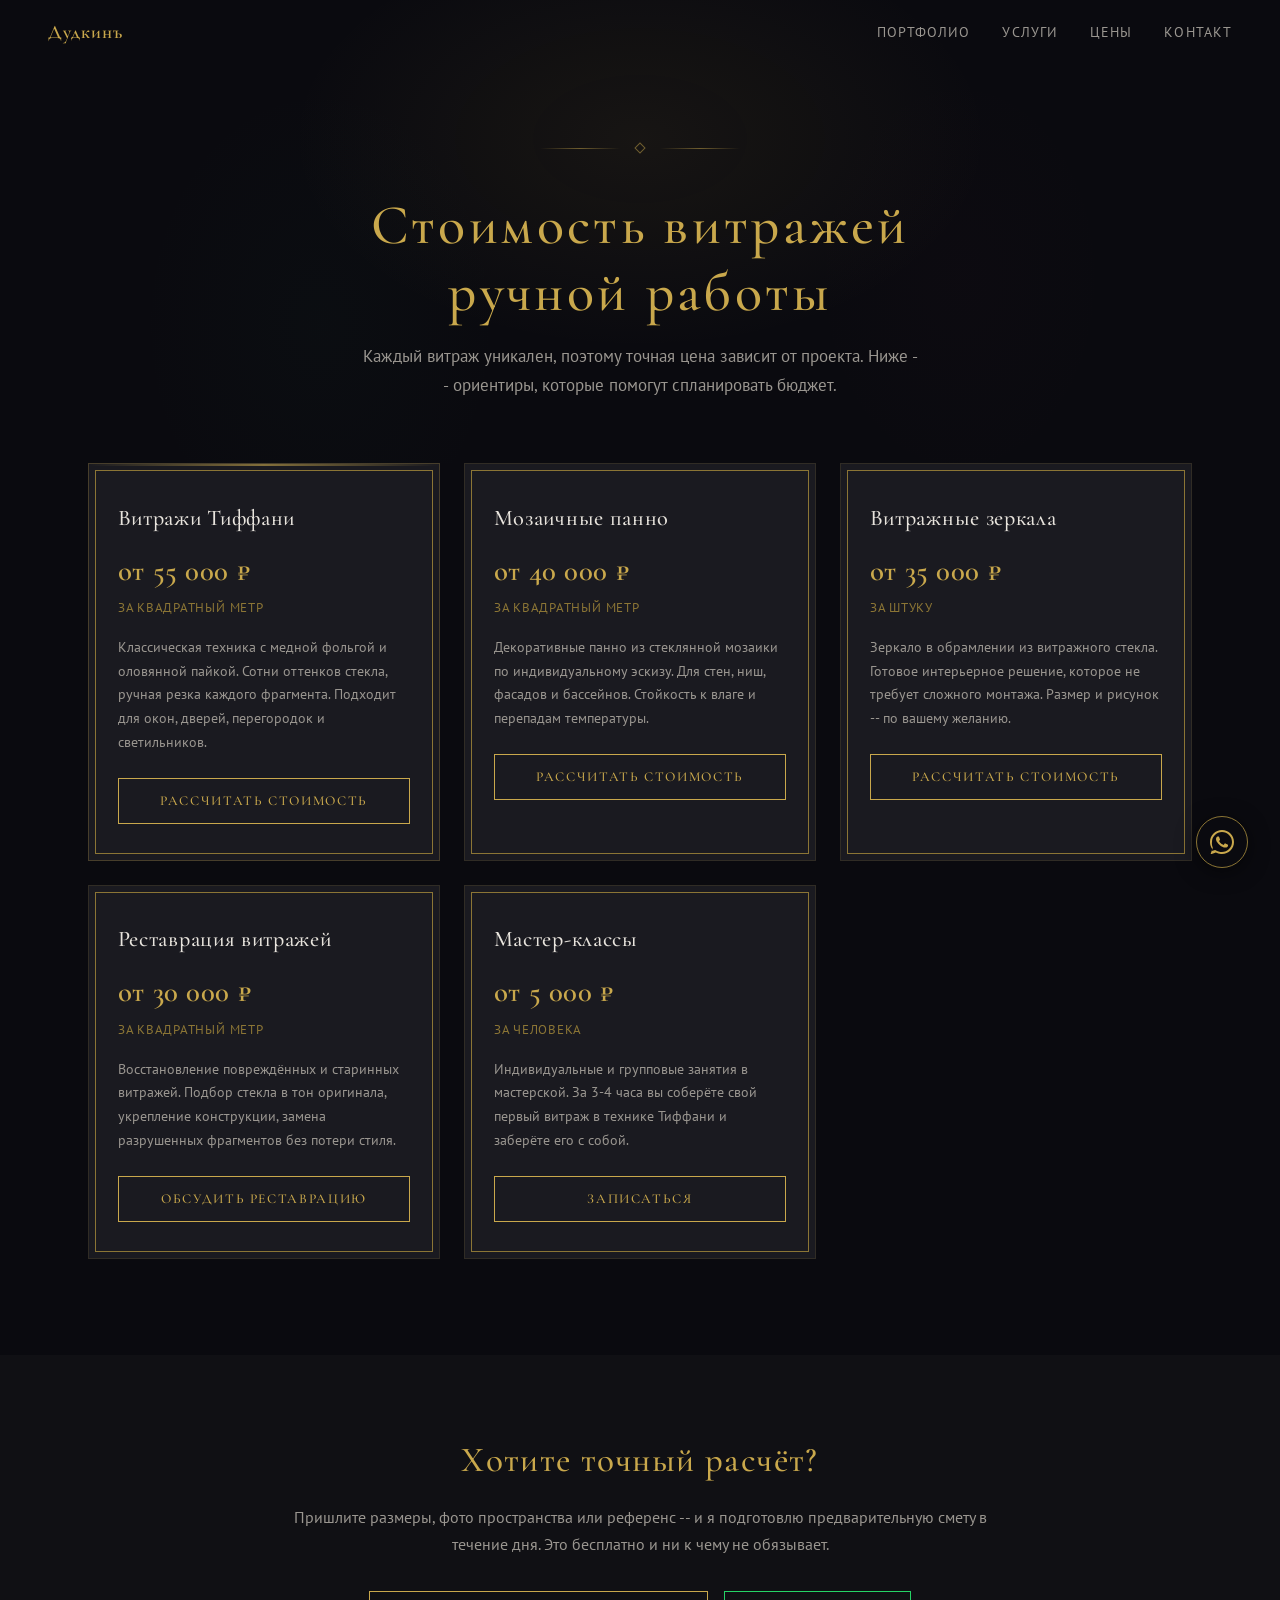
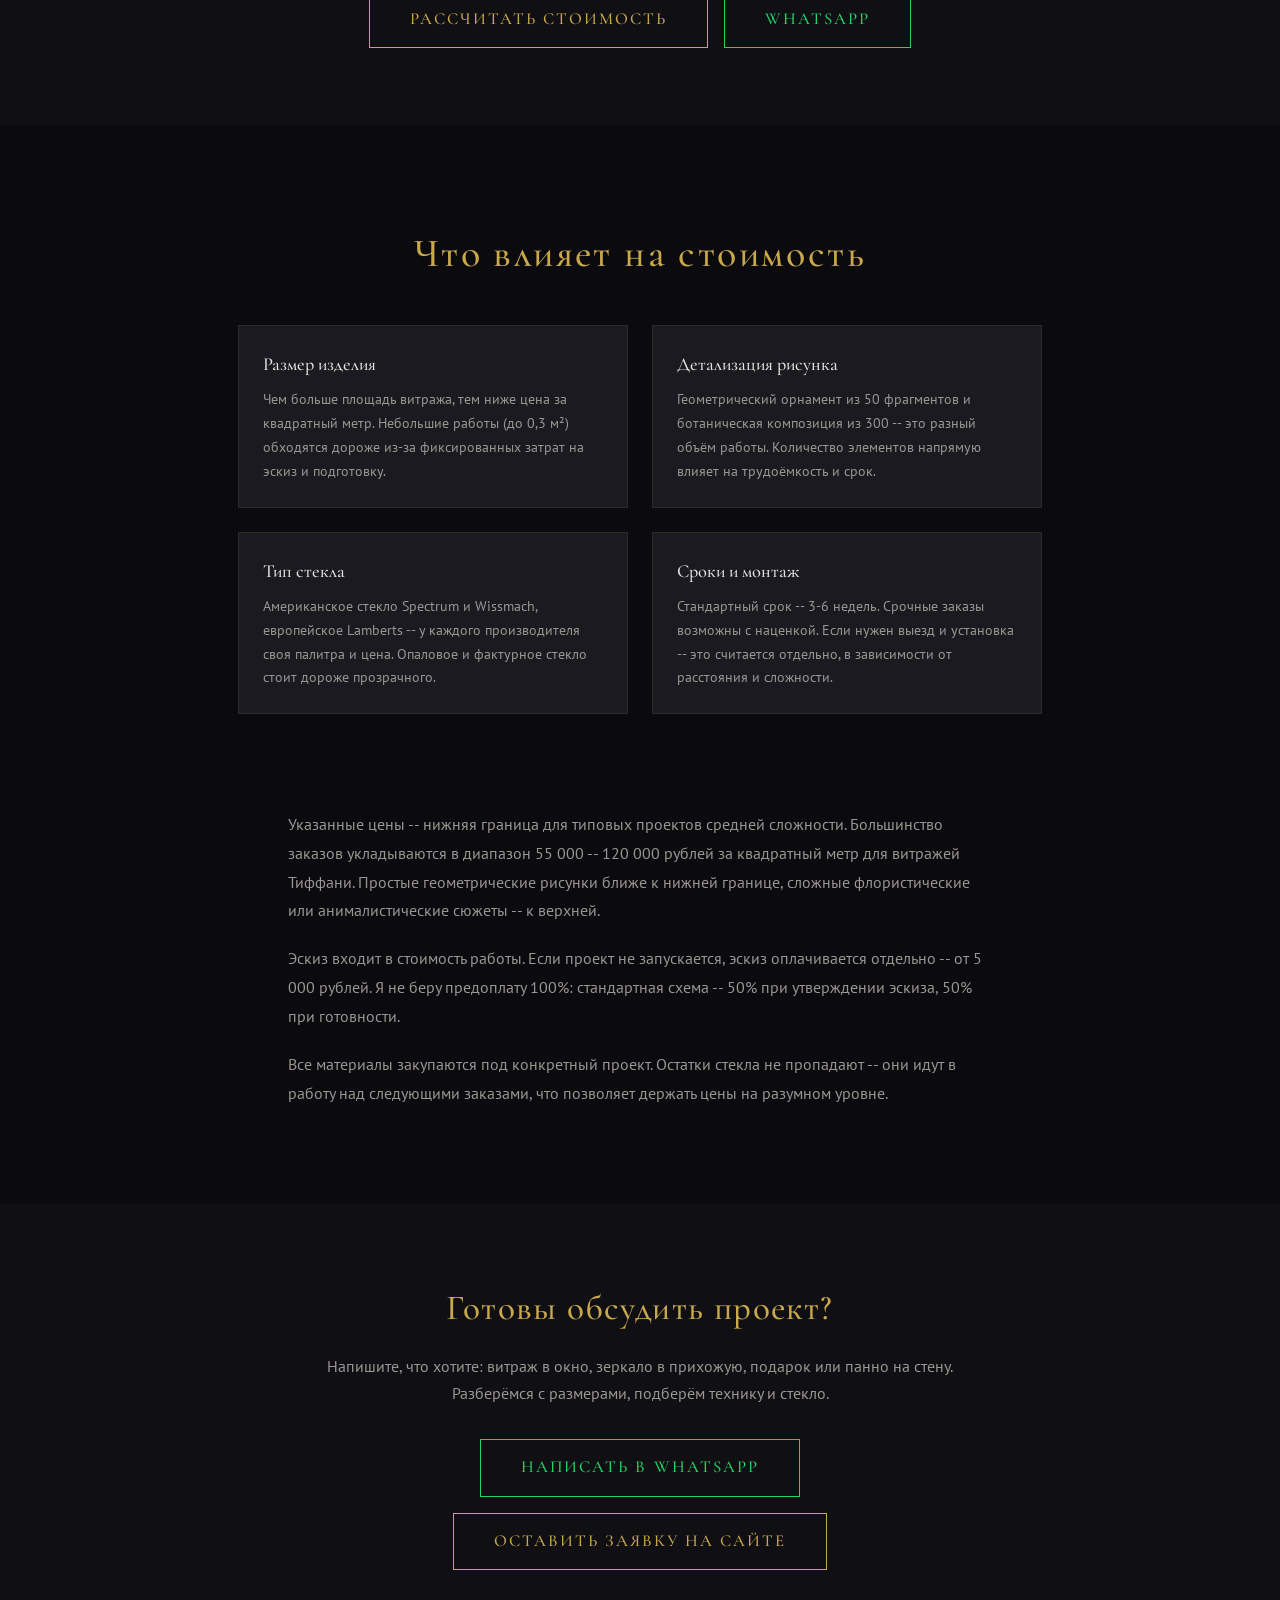
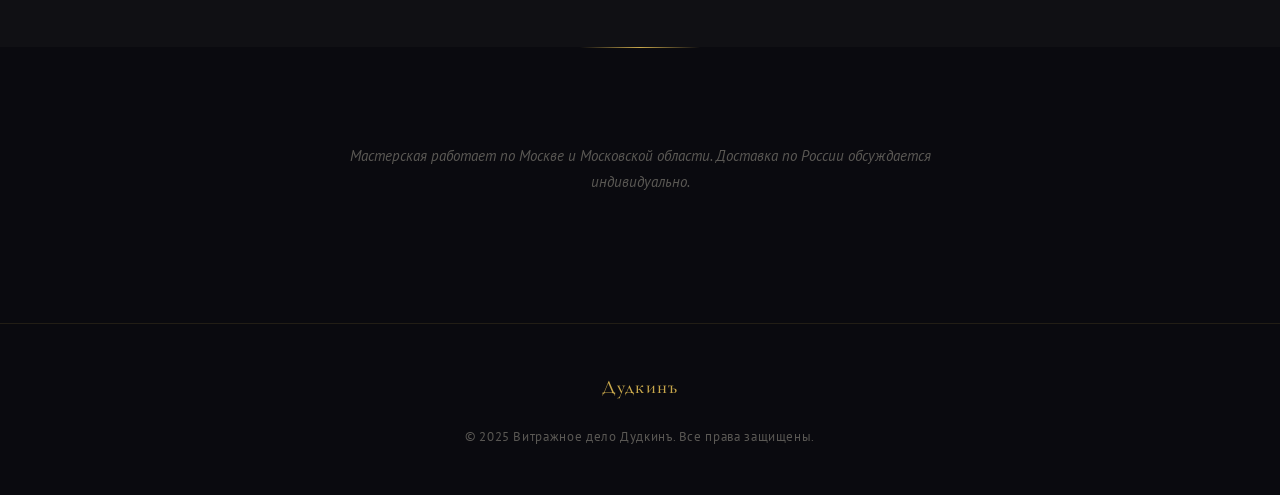
==== ceny/index.html @ 041bc4cd "SEO Phase 2: 6 subpages + external CSS + updated sitemap Pages created (SEO-only, not in main nav, a" ====
<!DOCTYPE html>
<html lang="ru">
<head>
    <meta charset="UTF-8">
    <meta name="viewport" content="width=device-width, initial-scale=1.0">
    <meta name="description" content="Цены на витражи ручной работы: Тиффани от 55 000 руб/м², мозаичные панно от 40 000 руб/м², витражные зеркала от 35 000 руб. Мастерская Дудкинъ — Москва и МО.">
    <meta name="keywords" content="витражи цена, стоимость витражей, витражи Тиффани цена, сколько стоит витраж, витражное зеркало цена, мозаичное панно стоимость">
    <meta property="og:title" content="Цены на витражи — стоимость от 35 000 руб | Дудкинъ">
    <meta property="og:description" content="Прозрачное ценообразование на авторские витражи. Тиффани, мозаика, зеркала, реставрация. Рассчитайте стоимость вашего проекта.">
    <meta property="og:type" content="website">
    <meta property="og:locale" content="ru_RU">
    <meta property="og:url" content="https://dudkin.co/ceny/">
    <meta property="og:image" content="https://dudkin.co/img/roses-art-nouveau.jpg">
    <meta property="og:site_name" content="Витражное дело Дудкинъ">
    <link rel="canonical" href="https://dudkin.co/ceny/">
    <title>Цены на витражи — стоимость от 35 000 руб | Дудкинъ</title>
    <link rel="icon" type="image/svg+xml" href="../favicon.svg">
    <link rel="preconnect" href="https://fonts.googleapis.com">
    <link rel="preconnect" href="https://fonts.gstatic.com" crossorigin>
    <link href="https://fonts.googleapis.com/css2?family=Cormorant+Garamond:ital,wght@0,400;0,500;0,600;0,700;1,400;1,500&family=PT+Sans:ital,wght@0,400;0,700;1,400&display=swap" rel="stylesheet">
    <link rel="stylesheet" href="../style.css">

<script type="application/ld+json">
{
  "@context": "https://schema.org",
  "@type": "ItemList",
  "name": "Цены на витражи — мастерская Дудкинъ",
  "description": "Стоимость витражей ручной работы в Москве и Московской области",
  "url": "https://dudkin.co/ceny/",
  "numberOfItems": 5,
  "itemListElement": [
    {
      "@type": "ListItem",
      "position": 1,
      "item": {
        "@type": "Offer",
        "name": "Витражи Тиффани",
        "description": "Авторские витражи в технике Тиффани из цветного стекла с медной фольгой и оловянной пайкой",
        "price": "55000",
        "priceCurrency": "RUB",
        "priceSpecification": {
          "@type": "UnitPriceSpecification",
          "price": "55000",
          "priceCurrency": "RUB",
          "unitText": "квадратный метр",
          "minPrice": "55000"
        },
        "availability": "https://schema.org/InStock",
        "seller": {
          "@type": "LocalBusiness",
          "name": "Витражное дело Дудкинъ",
          "url": "https://dudkin.co"
        }
      }
    },
    {
      "@type": "ListItem",
      "position": 2,
      "item": {
        "@type": "Offer",
        "name": "Мозаичные панно",
        "description": "Декоративные панно из стеклянной мозаики по индивидуальному эскизу",
        "price": "40000",
        "priceCurrency": "RUB",
        "priceSpecification": {
          "@type": "UnitPriceSpecification",
          "price": "40000",
          "priceCurrency": "RUB",
          "unitText": "квадратный метр",
          "minPrice": "40000"
        },
        "availability": "https://schema.org/InStock"
      }
    },
    {
      "@type": "ListItem",
      "position": 3,
      "item": {
        "@type": "Offer",
        "name": "Витражные зеркала",
        "description": "Зеркала в обрамлении из витражного стекла ручной работы",
        "price": "35000",
        "priceCurrency": "RUB",
        "priceSpecification": {
          "@type": "UnitPriceSpecification",
          "price": "35000",
          "priceCurrency": "RUB",
          "unitText": "штука",
          "minPrice": "35000"
        },
        "availability": "https://schema.org/InStock"
      }
    },
    {
      "@type": "ListItem",
      "position": 4,
      "item": {
        "@type": "Offer",
        "name": "Реставрация витражей",
        "description": "Восстановление и ремонт старинных и повреждённых витражей",
        "price": "30000",
        "priceCurrency": "RUB",
        "priceSpecification": {
          "@type": "UnitPriceSpecification",
          "price": "30000",
          "priceCurrency": "RUB",
          "unitText": "квадратный метр",
          "minPrice": "30000"
        },
        "availability": "https://schema.org/InStock"
      }
    },
    {
      "@type": "ListItem",
      "position": 5,
      "item": {
        "@type": "Offer",
        "name": "Мастер-классы по витражу",
        "description": "Индивидуальные и групповые занятия по технике Тиффани в мастерской",
        "price": "5000",
        "priceCurrency": "RUB",
        "priceSpecification": {
          "@type": "UnitPriceSpecification",
          "price": "5000",
          "priceCurrency": "RUB",
          "unitText": "человек",
          "minPrice": "5000"
        },
        "availability": "https://schema.org/InStock"
      }
    }
  ]
}
</script>

    <style>
        /* ============================================
           PRICING PAGE — LOCAL STYLES
           ============================================ */
        .pricing-hero {
            position: relative;
            padding: calc(var(--nav-height) + 4rem) clamp(1.5rem, 4vw, 3rem) 4rem;
            text-align: center;
            overflow: hidden;
        }

        .pricing-hero::before {
            content: '';
            position: absolute;
            inset: 0;
            background:
                radial-gradient(ellipse 500px 300px at 50% 30%, rgba(201, 168, 76, 0.07) 0%, transparent 70%),
                radial-gradient(ellipse 300px 400px at 25% 70%, rgba(27, 107, 74, 0.03) 0%, transparent 60%),
                radial-gradient(ellipse 250px 350px at 75% 60%, rgba(139, 34, 82, 0.02) 0%, transparent 60%);
            pointer-events: none;
        }

        .pricing-hero__content {
            position: relative;
            z-index: 1;
            max-width: 700px;
            margin: 0 auto;
        }

        .pricing-hero__title {
            font-family: var(--font-heading);
            font-size: clamp(2.2rem, 5vw, 3.5rem);
            font-weight: 500;
            color: var(--gold);
            letter-spacing: 0.06em;
            line-height: 1.2;
            margin-bottom: 1rem;
        }

        .pricing-hero__subtitle {
            font-size: 1.05rem;
            color: var(--text-secondary);
            line-height: 1.7;
            max-width: 560px;
            margin: 0 auto;
        }

        /* Pricing Cards Grid */
        .pricing {
            padding: 0 clamp(1.5rem, 4vw, 3rem) clamp(4rem, 8vw, 6rem);
            max-width: 1200px;
            margin: 0 auto;
        }

        .pricing__grid {
            display: grid;
            grid-template-columns: repeat(3, 1fr);
            gap: 1.5rem;
        }

        .pricing__card {
            background: var(--bg-card);
            border: 1px solid var(--border);
            padding: 2.2rem 1.8rem 1.8rem;
            position: relative;
            overflow: hidden;
            transition: all 0.4s ease;
        }

        .pricing__card::before {
            content: '';
            position: absolute;
            inset: 6px;
            border: 0.5px solid var(--gold-dim);
            pointer-events: none;
            transition: border-color 0.4s ease;
        }

        .pricing__card::after {
            content: '';
            position: absolute;
            top: 0;
            left: 0;
            right: 0;
            height: 2px;
            background: linear-gradient(90deg, transparent, var(--gold), transparent);
            opacity: 0;
            transition: opacity 0.4s ease;
        }

        .pricing__card:hover {
            background: var(--bg-card-hover);
            border-color: var(--border-light);
            transform: translateY(-4px);
            box-shadow: 0 16px 50px rgba(0, 0, 0, 0.35), 0 0 25px rgba(201, 168, 76, 0.06);
        }

        .pricing__card:hover::before {
            border-color: var(--gold);
        }

        .pricing__card:hover::after {
            opacity: 1;
        }

        .pricing__card-name {
            font-family: var(--font-heading);
            font-size: 1.4rem;
            font-weight: 500;
            color: var(--text-primary);
            margin-bottom: 0.75rem;
            letter-spacing: 0.03em;
        }

        .pricing__card-price {
            font-family: var(--font-heading);
            font-size: 1.8rem;
            font-weight: 600;
            color: var(--gold);
            margin-bottom: 0.3rem;
            letter-spacing: 0.02em;
        }

        .pricing__card-unit {
            font-family: var(--font-body);
            font-size: 0.8rem;
            color: var(--gold-dim);
            letter-spacing: 0.06em;
            text-transform: uppercase;
            margin-bottom: 1rem;
        }

        .pricing__card-desc {
            font-size: 0.9rem;
            color: var(--text-secondary);
            line-height: 1.65;
            margin-bottom: 1.5rem;
        }

        .pricing__card .btn {
            font-size: 0.85rem;
            padding: 0.7rem 1.6rem;
            width: 100%;
            text-align: center;
        }

        /* Featured card (Tiffany) */
        .pricing__card--featured {
            border-color: var(--border-light);
        }

        .pricing__card--featured::after {
            opacity: 0.6;
        }

        /* CTA Block */
        .cta-block {
            padding: clamp(3rem, 6vw, 5rem) clamp(1.5rem, 4vw, 3rem);
            text-align: center;
            background: var(--bg-dark);
        }

        .cta-block__inner {
            max-width: 700px;
            margin: 0 auto;
        }

        .cta-block__title {
            font-family: var(--font-heading);
            font-size: clamp(1.6rem, 3vw, 2.2rem);
            font-weight: 500;
            color: var(--gold);
            margin-bottom: 1rem;
            letter-spacing: 0.04em;
        }

        .cta-block__text {
            font-size: 1rem;
            color: var(--text-secondary);
            line-height: 1.7;
            margin-bottom: 2rem;
        }

        .cta-block__buttons {
            display: flex;
            gap: 1rem;
            justify-content: center;
            flex-wrap: wrap;
        }

        .btn--whatsapp {
            border-color: #25D366;
            color: #25D366;
        }

        .btn--whatsapp::before {
            background: #25D366;
        }

        .btn--whatsapp:hover {
            color: var(--bg-deep);
        }

        /* Factors Section */
        .factors {
            padding: clamp(4rem, 8vw, 6rem) clamp(1.5rem, 4vw, 3rem);
            max-width: 900px;
            margin: 0 auto;
        }

        .factors__title {
            font-family: var(--font-heading);
            font-size: clamp(1.8rem, 4vw, 2.5rem);
            font-weight: 500;
            color: var(--gold);
            text-align: center;
            letter-spacing: 0.06em;
            margin-bottom: 2.5rem;
        }

        .factors__grid {
            display: grid;
            grid-template-columns: 1fr 1fr;
            gap: 1.5rem;
        }

        .factors__item {
            padding: 1.5rem;
            background: var(--bg-card);
            border: 1px solid var(--border);
            transition: border-color 0.3s ease;
        }

        .factors__item:hover {
            border-color: var(--border-light);
        }

        .factors__item h3 {
            font-family: var(--font-heading);
            font-size: 1.15rem;
            font-weight: 500;
            color: var(--text-primary);
            margin-bottom: 0.5rem;
        }

        .factors__item p {
            font-size: 0.9rem;
            color: var(--text-secondary);
            line-height: 1.65;
        }

        /* Transparency Section */
        .transparency {
            padding: 0 clamp(1.5rem, 4vw, 3rem) clamp(4rem, 8vw, 6rem);
            max-width: 800px;
            margin: 0 auto;
        }

        .transparency__text {
            font-size: 1rem;
            color: var(--text-secondary);
            line-height: 1.8;
            margin-bottom: 1.2rem;
        }

        .transparency__text:last-child {
            margin-bottom: 0;
        }

        /* Bottom CTA */
        .cta-bottom {
            padding: clamp(4rem, 8vw, 6rem) clamp(1.5rem, 4vw, 3rem);
            text-align: center;
            position: relative;
        }

        .cta-bottom::before {
            content: '';
            position: absolute;
            top: 0;
            left: 50%;
            transform: translateX(-50%);
            width: 120px;
            height: 1px;
            background: linear-gradient(90deg, transparent, var(--gold), transparent);
        }

        .cta-bottom__inner {
            max-width: 600px;
            margin: 0 auto;
        }

        .cta-bottom__title {
            font-family: var(--font-heading);
            font-size: clamp(1.5rem, 3vw, 2rem);
            font-weight: 500;
            color: var(--text-primary);
            margin-bottom: 1rem;
        }

        .cta-bottom__text {
            font-size: 0.95rem;
            color: var(--text-secondary);
            line-height: 1.7;
            margin-bottom: 2rem;
        }

        .cta-bottom__buttons {
            display: flex;
            gap: 1rem;
            justify-content: center;
            flex-wrap: wrap;
        }

        /* Responsive */
        @media (max-width: 1024px) {
            .pricing__grid {
                grid-template-columns: repeat(2, 1fr);
            }
        }

        @media (max-width: 768px) {
            .pricing__grid {
                grid-template-columns: 1fr;
            }

            .factors__grid {
                grid-template-columns: 1fr;
            }

            .cta-block__buttons,
            .cta-bottom__buttons {
                flex-direction: column;
                align-items: center;
            }

            .cta-block__buttons .btn,
            .cta-bottom__buttons .btn {
                width: 100%;
                max-width: 320px;
            }
        }
    </style>
</head>
<body>

<!-- Nav -->
<nav class="nav" id="nav">
    <a href="https://dudkin.co/" class="nav__logo">Дудкинъ</a>
    <ul class="nav__links">
        <li><a href="https://dudkin.co/#portfolio">Портфолио</a></li>
        <li><a href="https://dudkin.co/#services">Услуги</a></li>
        <li><a href="https://dudkin.co/ceny/">Цены</a></li>
        <li><a href="https://dudkin.co/#contact">Контакт</a></li>
    </ul>
    <button class="nav__hamburger" id="hamburger" aria-label="Меню">
        <span></span><span></span><span></span>
    </button>
</nav>

<!-- Mobile Menu -->
<div class="mobile-menu" id="mobileMenu">
    <a href="https://dudkin.co/#portfolio">Портфолио</a>
    <a href="https://dudkin.co/#services">Услуги</a>
    <a href="https://dudkin.co/ceny/">Цены</a>
    <a href="https://dudkin.co/#contact">Контакт</a>
</div>

<!-- Hero -->
<section class="pricing-hero">
    <div class="pricing-hero__content">
        <div class="ornament-divider" style="margin-bottom: 1.5rem;">
            <span class="ornament-divider__line"></span>
            <span class="ornament-divider__diamond"></span>
            <span class="ornament-divider__line"></span>
        </div>
        <h1 class="pricing-hero__title">Стоимость витражей ручной работы</h1>
        <p class="pricing-hero__subtitle">Каждый витраж уникален, поэтому точная цена зависит от проекта. Ниже -- ориентиры, которые помогут спланировать бюджет.</p>
    </div>
</section>

<!-- Pricing Cards -->
<section class="pricing">
    <div class="pricing__grid">

        <div class="pricing__card pricing__card--featured">
            <h2 class="pricing__card-name">Витражи Тиффани</h2>
            <div class="pricing__card-price">от 55 000 &#8381;</div>
            <div class="pricing__card-unit">за квадратный метр</div>
            <p class="pricing__card-desc">Классическая техника с медной фольгой и оловянной пайкой. Сотни оттенков стекла, ручная резка каждого фрагмента. Подходит для окон, дверей, перегородок и светильников.</p>
            <a href="https://dudkin.co/#contact" class="btn">Рассчитать стоимость</a>
        </div>

        <div class="pricing__card">
            <h2 class="pricing__card-name">Мозаичные панно</h2>
            <div class="pricing__card-price">от 40 000 &#8381;</div>
            <div class="pricing__card-unit">за квадратный метр</div>
            <p class="pricing__card-desc">Декоративные панно из стеклянной мозаики по индивидуальному эскизу. Для стен, ниш, фасадов и бассейнов. Стойкость к влаге и перепадам температуры.</p>
            <a href="https://dudkin.co/#contact" class="btn">Рассчитать стоимость</a>
        </div>

        <div class="pricing__card">
            <h2 class="pricing__card-name">Витражные зеркала</h2>
            <div class="pricing__card-price">от 35 000 &#8381;</div>
            <div class="pricing__card-unit">за штуку</div>
            <p class="pricing__card-desc">Зеркало в обрамлении из витражного стекла. Готовое интерьерное решение, которое не требует сложного монтажа. Размер и рисунок -- по вашему желанию.</p>
            <a href="https://dudkin.co/#contact" class="btn">Рассчитать стоимость</a>
        </div>

        <div class="pricing__card">
            <h2 class="pricing__card-name">Реставрация витражей</h2>
            <div class="pricing__card-price">от 30 000 &#8381;</div>
            <div class="pricing__card-unit">за квадратный метр</div>
            <p class="pricing__card-desc">Восстановление повреждённых и старинных витражей. Подбор стекла в тон оригинала, укрепление конструкции, замена разрушенных фрагментов без потери стиля.</p>
            <a href="https://dudkin.co/#contact" class="btn">Обсудить реставрацию</a>
        </div>

        <div class="pricing__card">
            <h2 class="pricing__card-name">Мастер-классы</h2>
            <div class="pricing__card-price">от 5 000 &#8381;</div>
            <div class="pricing__card-unit">за человека</div>
            <p class="pricing__card-desc">Индивидуальные и групповые занятия в мастерской. За 3-4 часа вы соберёте свой первый витраж в технике Тиффани и заберёте его с собой.</p>
            <a href="https://wa.me/79772921707?text=%D0%97%D0%B4%D1%80%D0%B0%D0%B2%D1%81%D1%82%D0%B2%D1%83%D0%B9%D1%82%D0%B5!%20%D0%98%D0%BD%D1%82%D0%B5%D1%80%D0%B5%D1%81%D1%83%D0%B5%D1%82%20%D0%BC%D0%B0%D1%81%D1%82%D0%B5%D1%80-%D0%BA%D0%BB%D0%B0%D1%81%D1%81" class="btn">Записаться</a>
        </div>

    </div>
</section>

<!-- CTA Block 1 -->
<section class="cta-block">
    <div class="cta-block__inner">
        <h2 class="cta-block__title">Хотите точный расчёт?</h2>
        <p class="cta-block__text">Пришлите размеры, фото пространства или референс -- и я подготовлю предварительную смету в течение дня. Это бесплатно и ни к чему не обязывает.</p>
        <div class="cta-block__buttons">
            <a href="https://dudkin.co/#contact" class="btn">Рассчитать стоимость</a>
            <a href="https://wa.me/79772921707?text=%D0%97%D0%B4%D1%80%D0%B0%D0%B2%D1%81%D1%82%D0%B2%D1%83%D0%B9%D1%82%D0%B5!%20%D0%A5%D0%BE%D1%87%D1%83%20%D1%83%D0%B7%D0%BD%D0%B0%D1%82%D1%8C%20%D1%81%D1%82%D0%BE%D0%B8%D0%BC%D0%BE%D1%81%D1%82%D1%8C%20%D0%B2%D0%B8%D1%82%D1%80%D0%B0%D0%B6%D0%B0" class="btn btn--whatsapp">WhatsApp</a>
        </div>
    </div>
</section>

<!-- What Affects Price -->
<section class="factors">
    <h2 class="factors__title">Что влияет на стоимость</h2>
    <div class="factors__grid">
        <div class="factors__item">
            <h3>Размер изделия</h3>
            <p>Чем больше площадь витража, тем ниже цена за квадратный метр. Небольшие работы (до 0,3 м²) обходятся дороже из-за фиксированных затрат на эскиз и подготовку.</p>
        </div>
        <div class="factors__item">
            <h3>Детализация рисунка</h3>
            <p>Геометрический орнамент из 50 фрагментов и ботаническая композиция из 300 -- это разный объём работы. Количество элементов напрямую влияет на трудоёмкость и срок.</p>
        </div>
        <div class="factors__item">
            <h3>Тип стекла</h3>
            <p>Американское стекло Spectrum и Wissmach, европейское Lamberts -- у каждого производителя своя палитра и цена. Опаловое и фактурное стекло стоит дороже прозрачного.</p>
        </div>
        <div class="factors__item">
            <h3>Сроки и монтаж</h3>
            <p>Стандартный срок -- 3-6 недель. Срочные заказы возможны с наценкой. Если нужен выезд и установка -- это считается отдельно, в зависимости от расстояния и сложности.</p>
        </div>
    </div>
</section>

<!-- Transparency Text -->
<section class="transparency">
    <p class="transparency__text">Указанные цены -- нижняя граница для типовых проектов средней сложности. Большинство заказов укладываются в диапазон 55 000 -- 120 000 рублей за квадратный метр для витражей Тиффани. Простые геометрические рисунки ближе к нижней границе, сложные флористические или анималистические сюжеты -- к верхней.</p>
    <p class="transparency__text">Эскиз входит в стоимость работы. Если проект не запускается, эскиз оплачивается отдельно -- от 5 000 рублей. Я не беру предоплату 100%: стандартная схема -- 50% при утверждении эскиза, 50% при готовности.</p>
    <p class="transparency__text">Все материалы закупаются под конкретный проект. Остатки стекла не пропадают -- они идут в работу над следующими заказами, что позволяет держать цены на разумном уровне.</p>
</section>

<!-- CTA Block 2 -->
<section class="cta-block">
    <div class="cta-block__inner">
        <h2 class="cta-block__title">Готовы обсудить проект?</h2>
        <p class="cta-block__text">Напишите, что хотите: витраж в окно, зеркало в прихожую, подарок или панно на стену. Разберёмся с размерами, подберём технику и стекло.</p>
        <div class="cta-block__buttons">
            <a href="https://wa.me/79772921707?text=%D0%97%D0%B4%D1%80%D0%B0%D0%B2%D1%81%D1%82%D0%B2%D1%83%D0%B9%D1%82%D0%B5!%20%D0%A5%D0%BE%D1%87%D1%83%20%D0%BE%D0%B1%D1%81%D1%83%D0%B4%D0%B8%D1%82%D1%8C%20%D0%B7%D0%B0%D0%BA%D0%B0%D0%B7" class="btn btn--whatsapp">Написать в WhatsApp</a>
            <a href="https://dudkin.co/#contact" class="btn">Оставить заявку на сайте</a>
        </div>
    </div>
</section>

<!-- Bottom CTA -->
<section class="cta-bottom">
    <div class="cta-bottom__inner">
        <p class="cta-bottom__text" style="font-style: italic; color: var(--text-dim);">Мастерская работает по Москве и Московской области. Доставка по России обсуждается индивидуально.</p>
    </div>
</section>

<!-- Footer -->
<footer class="footer">
    <div class="footer__inner">
        <a href="https://dudkin.co/" class="footer__brand">Дудкинъ</a>
        <p class="footer__copy">&copy; 2025 Витражное дело Дудкинъ. Все права защищены.</p>
    </div>
</footer>

<!-- WhatsApp Float -->
<a href="https://wa.me/79772921707" class="whatsapp-float" aria-label="Написать в WhatsApp" target="_blank" rel="noopener">
    <svg viewBox="0 0 24 24"><path d="M17.472 14.382c-.297-.149-1.758-.867-2.03-.967-.273-.099-.471-.148-.67.15-.197.297-.767.966-.94 1.164-.173.199-.347.223-.644.075-.297-.15-1.255-.463-2.39-1.475-.883-.788-1.48-1.761-1.653-2.059-.173-.297-.018-.458.13-.606.134-.133.298-.347.446-.52.149-.174.198-.298.298-.497.099-.198.05-.371-.025-.52-.075-.149-.669-1.612-.916-2.207-.242-.579-.487-.5-.669-.51-.173-.008-.371-.01-.57-.01-.198 0-.52.074-.792.372-.272.297-1.04 1.016-1.04 2.479 0 1.462 1.065 2.875 1.213 3.074.149.198 2.096 3.2 5.077 4.487.709.306 1.262.489 1.694.625.712.227 1.36.195 1.871.118.571-.085 1.758-.719 2.006-1.413.248-.694.248-1.289.173-1.413-.074-.124-.272-.198-.57-.347z"/><path d="M12 0C5.373 0 0 5.373 0 12c0 2.625.846 5.059 2.284 7.034L.789 23.492a.5.5 0 00.611.611l4.458-1.495A11.943 11.943 0 0012 24c6.627 0 12-5.373 12-12S18.627 0 12 0zm0 22c-2.352 0-4.55-.655-6.434-1.794l-.455-.28-3.35 1.123 1.123-3.35-.28-.455A9.935 9.935 0 012 12C2 6.486 6.486 2 12 2s10 4.486 10 10-4.486 10-10 10z"/></svg>
</a>

<script>
    // Nav scroll effect
    const nav = document.getElementById('nav');
    window.addEventListener('scroll', () => {
        nav.classList.toggle('scrolled', window.scrollY > 40);
    });
    // Initial check
    if (window.scrollY > 40) nav.classList.add('scrolled');

    // Mobile menu
    const hamburger = document.getElementById('hamburger');
    const mobileMenu = document.getElementById('mobileMenu');
    hamburger.addEventListener('click', () => {
        hamburger.classList.toggle('active');
        mobileMenu.classList.toggle('active');
        document.body.style.overflow = mobileMenu.classList.contains('active') ? 'hidden' : '';
    });
    mobileMenu.querySelectorAll('a').forEach(link => {
        link.addEventListener('click', () => {
            hamburger.classList.remove('active');
            mobileMenu.classList.remove('active');
            document.body.style.overflow = '';
        });
    });
</script>

</body>
</html>
---- style.css ----
/* ============================================
   RESET & BASE
   ============================================ */
*, *::before, *::after {
    margin: 0;
    padding: 0;
    box-sizing: border-box;
}

:root {
    --bg-deep: #0A0A0F;
    --bg-dark: #101014;
    --bg-surface: #141418;
    --bg-card: #1A1A20;
    --bg-card-hover: #1E1E26;
    --gold: #C9A84C;
    --gold-light: #D4B96A;
    --gold-dim: #8B7535;
    --gold-glow: rgba(201, 168, 76, 0.15);
    --emerald: #1B6B4A;
    --emerald-light: #2A8F64;
    --ruby: #8B2252;
    --ruby-light: #A83068;
    --text-primary: #E8E4DD;
    --text-secondary: #9A9690;
    --text-dim: #5A5854;
    --border: rgba(201, 168, 76, 0.12);
    --border-light: rgba(201, 168, 76, 0.25);
    --font-heading: 'Cormorant Garamond', Georgia, serif;
    --font-body: 'PT Sans', Arial, sans-serif;
    --nav-height: 64px;
}

html {
    scroll-behavior: smooth;
    -webkit-font-smoothing: antialiased;
    -moz-osx-font-smoothing: grayscale;
}

body {
    font-family: var(--font-body);
    background: var(--bg-deep);
    color: var(--text-primary);
    line-height: 1.6;
    overflow-x: hidden;
}

::selection {
    background: var(--gold);
    color: var(--bg-deep);
}

img {
    display: block;
    max-width: 100%;
}

a {
    color: var(--gold);
    text-decoration: none;
    transition: color 0.3s ease;
}

a:hover {
    color: var(--gold-light);
}

/* ============================================
   SCROLL ANIMATIONS
   ============================================ */
.fade-in {
    opacity: 0;
    transform: translateY(18px);
    transition: opacity 0.4s ease, transform 0.4s ease;
}

.fade-in.visible {
    opacity: 1;
    transform: translateY(0);
}

.fade-in-left {
    opacity: 0;
    transform: translateX(-20px);
    transition: opacity 0.4s ease, transform 0.4s ease;
}

.fade-in-left.visible {
    opacity: 1;
    transform: translateX(0);
}

.fade-in-right {
    opacity: 0;
    transform: translateX(20px);
    transition: opacity 0.4s ease, transform 0.4s ease;
}

.fade-in-right.visible {
    opacity: 1;
    transform: translateX(0);
}

/* ============================================
   NAVIGATION
   ============================================ */
.nav {
    position: fixed;
    top: 0;
    left: 0;
    right: 0;
    z-index: 1000;
    height: var(--nav-height);
    display: flex;
    align-items: center;
    justify-content: space-between;
    padding: 0 clamp(1.5rem, 4vw, 3rem);
    background: transparent;
    transition: background 0.4s ease, box-shadow 0.4s ease, backdrop-filter 0.4s ease;
}

.nav.scrolled {
    background: rgba(10, 10, 15, 0.85);
    backdrop-filter: blur(20px);
    -webkit-backdrop-filter: blur(20px);
    box-shadow: 0 1px 0 var(--border);
}

.nav__logo {
    font-family: var(--font-heading);
    font-size: 1.2rem;
    font-weight: 600;
    color: var(--gold);
    letter-spacing: 0.05em;
    white-space: nowrap;
}

.nav__links {
    display: flex;
    list-style: none;
    gap: 2rem;
}

.nav__links a {
    font-family: var(--font-body);
    font-size: 0.85rem;
    color: var(--text-secondary);
    letter-spacing: 0.08em;
    text-transform: uppercase;
    transition: color 0.3s ease;
    position: relative;
}

.nav__links a::after {
    content: '';
    position: absolute;
    bottom: -4px;
    left: 0;
    width: 0;
    height: 1px;
    background: var(--gold);
    transition: width 0.3s ease;
}

.nav__links a:hover {
    color: var(--gold);
}

.nav__links a:hover::after {
    width: 100%;
}

.nav__hamburger {
    display: none;
    flex-direction: column;
    gap: 5px;
    cursor: pointer;
    padding: 8px;
    background: none;
    border: none;
    z-index: 1001;
}

.nav__hamburger span {
    display: block;
    width: 24px;
    height: 1.5px;
    background: var(--gold);
    transition: transform 0.3s ease, opacity 0.3s ease;
}

.nav__hamburger.active span:nth-child(1) {
    transform: rotate(45deg) translate(4px, 5px);
}

.nav__hamburger.active span:nth-child(2) {
    opacity: 0;
}

.nav__hamburger.active span:nth-child(3) {
    transform: rotate(-45deg) translate(4px, -5px);
}

/* ============================================
   DECORATIVE ELEMENTS
   ============================================ */
.ornament-divider {
    display: flex;
    align-items: center;
    justify-content: center;
    gap: 1rem;
    padding: 1rem 0;
    opacity: 0.5;
}

.ornament-divider__line {
    width: 80px;
    height: 1px;
    background: linear-gradient(90deg, transparent, var(--gold), transparent);
}

.ornament-divider__diamond {
    width: 8px;
    height: 8px;
    border: 1px solid var(--gold);
    transform: rotate(45deg);
}

.section-ornament {
    text-align: center;
    margin-bottom: 3rem;
}

.section-ornament svg {
    width: 120px;
    height: 20px;
    opacity: 0.4;
}

/* SVG Bull Skull */
.bull-skull {
    display: inline-block;
}

.bull-skull svg {
    fill: var(--gold);
    opacity: 0.7;
    transition: opacity 0.3s ease;
}

.bull-skull:hover svg {
    opacity: 1;
}

/* ============================================
   SECTIONS — COMMON
   ============================================ */
.section {
    padding: clamp(4rem, 8vw, 8rem) clamp(1.5rem, 4vw, 3rem);
    max-width: 1200px;
    margin: 0 auto;
}

.section--wide {
    max-width: 1400px;
}

.section__title {
    font-family: var(--font-heading);
    font-size: clamp(2rem, 5vw, 3.5rem);
    font-weight: 500;
    color: var(--gold);
    text-align: center;
    letter-spacing: 0.06em;
    margin-bottom: 1rem;
}

.section__subtitle {
    font-family: var(--font-body);
    font-size: 1rem;
    color: var(--text-secondary);
    text-align: center;
    max-width: 600px;
    margin: 0 auto 3rem;
    line-height: 1.7;
}

/* ============================================
   HERO
   ============================================ */
.hero {
    position: relative;
    min-height: 100vh;
    display: flex;
    flex-direction: column;
    align-items: center;
    justify-content: center;
    text-align: center;
    padding: 2rem;
    overflow: hidden;
}

.hero::before {
    content: '';
    position: absolute;
    inset: 0;
    background:
        radial-gradient(ellipse 600px 400px at 50% 40%, rgba(201, 168, 76, 0.06) 0%, transparent 70%),
        radial-gradient(ellipse 300px 500px at 30% 60%, rgba(27, 107, 74, 0.04) 0%, transparent 60%),
        radial-gradient(ellipse 250px 400px at 70% 50%, rgba(139, 34, 82, 0.03) 0%, transparent 60%),
        radial-gradient(circle 800px at 50% 50%, rgba(201, 168, 76, 0.03) 0%, transparent 80%);
    pointer-events: none;
}

.hero::after {
    content: '';
    position: absolute;
    inset: 0;
    background: linear-gradient(180deg, transparent 70%, var(--bg-deep) 100%);
    pointer-events: none;
}

/* Corner decorations */
.hero__corner {
    position: absolute;
    width: 120px;
    height: 120px;
    opacity: 0.15;
    pointer-events: none;
    z-index: 2;
}

.hero__corner--tl {
    top: 2rem;
    left: 2rem;
}

.hero__corner--tr {
    top: 2rem;
    right: 2rem;
    transform: scaleX(-1);
}

.hero__corner--bl {
    bottom: 2rem;
    left: 2rem;
    transform: scaleY(-1);
}

.hero__corner--br {
    bottom: 2rem;
    right: 2rem;
    transform: scale(-1);
}

.hero__content {
    position: relative;
    z-index: 2;
    max-width: 900px;
    text-align: center;
    margin: 0 auto;
}

.hero__skull {
    margin-bottom: 2rem;
    display: flex;
    justify-content: center;
}

.hero__skull img {
    width: 80px;
    height: auto;
    opacity: 0.85;
    filter: drop-shadow(0 0 15px rgba(201, 168, 76, 0.15));
    transition: opacity 0.4s ease, filter 0.4s ease;
}

.hero__skull:hover img {
    opacity: 1;
    filter: drop-shadow(0 0 25px rgba(201, 168, 76, 0.3));
}

.hero__ornament-top {
    margin-bottom: 1.5rem;
}

.hero__ornament-top svg {
    width: 200px;
    height: 30px;
    opacity: 0.35;
}

.hero__title {
    font-family: var(--font-heading);
    font-size: clamp(2.5rem, 7vw, 5rem);
    font-weight: 500;
    color: var(--gold);
    letter-spacing: 0.08em;
    line-height: 1.15;
    margin-bottom: 1rem;
    text-shadow: 0 0 80px rgba(201, 168, 76, 0.2);
}

.hero__subtitle {
    font-family: var(--font-heading);
    font-size: clamp(1.1rem, 2.5vw, 1.6rem);
    font-weight: 400;
    font-style: italic;
    color: var(--text-primary);
    letter-spacing: 0.04em;
    margin-bottom: 0.75rem;
    opacity: 0.85;
}

.hero__location {
    font-family: var(--font-body);
    font-size: 0.9rem;
    color: var(--text-secondary);
    letter-spacing: 0.15em;
    text-transform: uppercase;
    margin-bottom: 2.5rem;
}

.hero__ornament-bottom {
    margin-top: 0;
    margin-bottom: 2.5rem;
}

.hero__ornament-bottom svg {
    width: 160px;
    height: 20px;
    opacity: 0.3;
    transform: scaleY(-1);
}

.btn {
    display: inline-block;
    font-family: var(--font-heading);
    font-size: 1.05rem;
    font-weight: 500;
    letter-spacing: 0.12em;
    padding: 0.9rem 2.5rem;
    border: 1px solid var(--gold);
    color: var(--gold);
    background: transparent;
    cursor: pointer;
    transition: all 0.4s ease;
    text-transform: uppercase;
    position: relative;
    overflow: hidden;
}

.btn::before {
    content: '';
    position: absolute;
    inset: 0;
    background: var(--gold);
    transform: scaleX(0);
    transform-origin: right;
    transition: transform 0.4s ease;
    z-index: -1;
}

.btn:hover {
    color: var(--bg-deep);
}

.btn:hover::before {
    transform: scaleX(1);
    transform-origin: left;
}

.btn--ruby {
    border-color: var(--ruby);
    color: var(--text-primary);
}

.btn--ruby::before {
    background: var(--ruby);
}

.btn--ruby:hover {
    color: #fff;
}

.hero__scroll-hint {
    position: absolute;
    bottom: 2rem;
    left: 50%;
    transform: translateX(-50%);
    z-index: 2;
    display: flex;
    flex-direction: column;
    align-items: center;
    gap: 0.5rem;
    opacity: 0.4;
    animation: scrollHint 2s ease-in-out infinite;
}

.hero__scroll-hint span {
    font-size: 0.7rem;
    letter-spacing: 0.2em;
    text-transform: uppercase;
    color: var(--text-secondary);
}

.hero__scroll-hint svg {
    width: 16px;
    height: 16px;
    stroke: var(--gold);
}

@keyframes scrollHint {
    0%, 100% { transform: translateX(-50%) translateY(0); }
    50% { transform: translateX(-50%) translateY(8px); }
}

/* ============================================
   PORTFOLIO
   ============================================ */
.portfolio {
    background: var(--bg-dark);
    padding-top: 0;
}

.portfolio__inner {
    max-width: 1400px;
    margin: 0 auto;
    padding: clamp(4rem, 8vw, 8rem) clamp(1.5rem, 4vw, 3rem);
}

.portfolio__grid {
    display: grid;
    grid-template-columns: repeat(3, 1fr);
    gap: 1.5rem;
}

.portfolio__card {
    position: relative;
    overflow: hidden;
    cursor: pointer;
    border-radius: 2px;
    padding: 14px;
    padding-bottom: 14px;
    background: var(--bg-deep);
    aspect-ratio: 4 / 5;
}

/* Thin gold frame on dark passepartout — outside the photo */
.portfolio__card-frame {
    position: absolute;
    inset: 6px;
    border: 0.5px solid var(--gold-dim);
    pointer-events: none;
    z-index: 2;
    transition: border-color 0.4s ease;
}

/* Corner accents */
.portfolio__card-frame::before {
    content: '';
    position: absolute;
    top: -3px;
    left: -3px;
    width: 18px;
    height: 18px;
    border-top: 1px solid var(--gold);
    border-left: 1px solid var(--gold);
    opacity: 0.4;
    transition: opacity 0.4s ease;
}

.portfolio__card-frame::after {
    content: '';
    position: absolute;
    bottom: -3px;
    right: -3px;
    width: 18px;
    height: 18px;
    border-bottom: 1px solid var(--gold);
    border-right: 1px solid var(--gold);
    opacity: 0.4;
    transition: opacity 0.4s ease;
}

.portfolio__card:hover .portfolio__card-frame {
    border-color: var(--gold);
}

.portfolio__card:hover .portfolio__card-frame::before,
.portfolio__card:hover .portfolio__card-frame::after {
    opacity: 0.8;
}

.portfolio__card img {
    position: absolute;
    inset: 14px;
    width: calc(100% - 28px);
    height: calc(100% - 28px);
    object-fit: cover;
    display: block;
    z-index: 1;
    transition: transform 0.6s ease;
}

.portfolio__card::after {
    content: '';
    position: absolute;
    inset: 14px;
    background: linear-gradient(180deg, transparent 50%, rgba(10, 10, 15, 0.7) 100%);
    opacity: 1;
    transition: opacity 0.4s ease;
    z-index: 1;
}

.portfolio__card:hover {
    transform: scale(1.02);
    box-shadow: 0 20px 60px rgba(0, 0, 0, 0.5), 0 0 30px rgba(201, 168, 76, 0.08);
}

.portfolio__card:hover img {
    transform: scale(1.05);
}

.portfolio__card:hover::after {
    opacity: 1;
}

.portfolio__card-info {
    position: absolute;
    bottom: 14px;
    left: 14px;
    right: 14px;
    padding: 1rem 1.2rem;
    z-index: 2;
    transform: translateY(0);
    opacity: 1;
    transition: all 0.4s ease;
}

.portfolio__card:hover .portfolio__card-info {
    transform: translateY(0);
    opacity: 1;
}

.portfolio__card-title {
    font-family: var(--font-heading);
    font-size: 1.3rem;
    font-weight: 500;
    color: var(--gold);
    margin-bottom: 0.25rem;
}

.portfolio__card-desc {
    font-size: 0.85rem;
    color: var(--text-secondary);
    letter-spacing: 0.05em;
}

/* ============================================
   PROCESS — 8-step grid with art nouveau frames
   ============================================ */
.process__grid {
    display: grid;
    grid-template-columns: repeat(4, 1fr);
    gap: 1.25rem;
    margin-top: 3rem;
}

.process__card {
    position: relative;
    padding: 2rem 1.5rem 1.5rem;
    background: var(--bg-card);
    transition: all 0.4s ease;
}

/* Thin gold art-nouveau frame */
.process__card::before {
    content: '';
    position: absolute;
    inset: 6px;
    border: 0.5px solid var(--gold-dim);
    pointer-events: none;
    transition: border-color 0.4s ease;
}

/* Corner flourish accents — top-left and bottom-right */
.process__card::after {
    content: '';
    position: absolute;
    top: 2px;
    left: 2px;
    width: 20px;
    height: 20px;
    border-top: 1px solid var(--gold);
    border-left: 1px solid var(--gold);
    opacity: 0.4;
    transition: opacity 0.4s ease;
    pointer-events: none;
}

.process__card-corner {
    position: absolute;
    bottom: 2px;
    right: 2px;
    width: 20px;
    height: 20px;
    border-bottom: 1px solid var(--gold);
    border-right: 1px solid var(--gold);
    opacity: 0.4;
    transition: opacity 0.4s ease;
    pointer-events: none;
}

.process__card:hover {
    background: var(--bg-card-hover);
    transform: translateY(-3px);
    box-shadow: 0 12px 40px rgba(0, 0, 0, 0.3);
}

.process__card:hover::before {
    border-color: var(--gold);
}

.process__card:hover::after,
.process__card:hover .process__card-corner {
    opacity: 0.8;
}

.process__number {
    font-family: var(--font-heading);
    font-size: 2.2rem;
    font-weight: 300;
    color: var(--gold);
    opacity: 0.35;
    line-height: 1;
    margin-bottom: 0.75rem;
    letter-spacing: 0.02em;
}

.process__card h3 {
    font-family: var(--font-heading);
    font-size: 1.2rem;
    font-weight: 500;
    color: var(--text-primary);
    margin-bottom: 0.5rem;
    letter-spacing: 0.03em;
}

.process__card p {
    font-size: 0.85rem;
    color: var(--text-secondary);
    line-height: 1.65;
}

.process__card-detail {
    margin-top: 0.75rem;
    font-size: 0.75rem;
    color: var(--gold-dim);
    font-style: italic;
    letter-spacing: 0.03em;
}

/* Connecting line between cards */
.process__flow {
    display: flex;
    justify-content: center;
    align-items: center;
    padding: 1.5rem 0;
    opacity: 0.3;
}

.process__flow svg {
    width: 100%;
    max-width: 800px;
    height: 12px;
}

/* Process journey — horizontal photo strip */
.process__journey {
    margin-top: 3rem;
    padding-top: 2.5rem;
    border-top: 1px solid var(--border);
}

.process__journey-title {
    font-family: var(--font-heading);
    font-size: 1.3rem;
    font-weight: 400;
    color: var(--gold);
    text-align: center;
    letter-spacing: 0.08em;
    margin-bottom: 2rem;
    opacity: 0.7;
}

.process__journey-strip {
    display: flex;
    align-items: center;
    gap: 0;
    justify-content: center;
}

.process__journey-step {
    text-align: center;
    flex: 0 0 auto;
    width: 180px;
}

.process__journey-img {
    width: 150px;
    height: 150px;
    object-fit: cover;
    border-radius: 50%;
    border: 1px solid var(--gold-dim);
    margin: 0 auto 0.75rem;
    display: block;
    transition: border-color 0.4s ease, box-shadow 0.4s ease;
}

.process__journey-step:hover .process__journey-img {
    border-color: var(--gold);
    box-shadow: 0 0 20px rgba(201, 168, 76, 0.15);
}

.process__journey-label {
    font-family: var(--font-heading);
    font-size: 0.85rem;
    color: var(--text-secondary);
    letter-spacing: 0.06em;
}

.process__journey-num {
    font-family: var(--font-heading);
    font-size: 0.7rem;
    color: var(--gold-dim);
    letter-spacing: 0.15em;
    display: block;
    margin-bottom: 0.3rem;
}

.process__journey-arrow {
    flex: 0 0 40px;
    text-align: center;
    color: var(--gold);
    opacity: 0.25;
    font-size: 0.9rem;
    padding-bottom: 2rem;
}

.process__journey-arrow svg {
    width: 30px;
    height: 8px;
    stroke: var(--gold);
    fill: none;
    stroke-width: 1;
}

@media (max-width: 1024px) {
    .process__grid {
        grid-template-columns: repeat(2, 1fr);
    }
    .process__journey-strip {
        flex-wrap: wrap;
        gap: 0.5rem;
    }
    .process__journey-step {
        width: 140px;
    }
    .process__journey-img {
        width: 120px;
        height: 120px;
    }
    .process__journey-arrow {
        flex: 0 0 20px;
    }
}

@media (max-width: 768px) {
    .process__grid {
        grid-template-columns: 1fr;
    }
    .process__journey-strip {
        flex-direction: column;
        gap: 1rem;
    }
    .process__journey-arrow {
        padding-bottom: 0;
        transform: rotate(90deg);
    }
}

/* ============================================
   ABOUT
   ============================================ */
.about {
    background: var(--bg-dark);
}

.about__inner {
    max-width: 1200px;
    margin: 0 auto;
    padding: clamp(4rem, 8vw, 8rem) clamp(1.5rem, 4vw, 3rem);
}

.about__content {
    max-width: 800px;
    margin: 0 auto;
    text-align: center;
}

.about__text {
    font-size: 1.05rem;
    line-height: 1.85;
    color: var(--text-primary);
    margin-bottom: 1.5rem;
    opacity: 0.9;
}

.about__text + .about__text {
    margin-top: 1rem;
}

.about__quote {
    margin-top: 3rem;
    padding: 2rem 3rem;
    position: relative;
}

.about__quote::before,
.about__quote::after {
    content: '';
    position: absolute;
    width: 60px;
    height: 1px;
    background: linear-gradient(90deg, transparent, var(--gold), transparent);
    left: 50%;
    transform: translateX(-50%);
}

.about__quote::before { top: 0; }
.about__quote::after { bottom: 0; }

.about__quote p {
    font-family: var(--font-heading);
    font-size: clamp(1.3rem, 3vw, 1.7rem);
    font-style: italic;
    font-weight: 400;
    color: var(--gold);
    line-height: 1.5;
    opacity: 0.85;
}

/* ============================================
   SERVICES
   ============================================ */
.services__grid {
    display: grid;
    grid-template-columns: repeat(3, 1fr);
    gap: 1.5rem;
    margin-top: 3rem;
}

.services__card {
    background: var(--bg-card);
    border: 1px solid var(--border);
    padding: 2rem;
    transition: all 0.4s ease;
    position: relative;
    overflow: hidden;
}

.services__card::before {
    content: '';
    position: absolute;
    top: 0;
    left: 0;
    right: 0;
    height: 2px;
    background: linear-gradient(90deg, transparent, var(--gold), transparent);
    opacity: 0;
    transition: opacity 0.4s ease;
}

.services__card:hover {
    background: var(--bg-card-hover);
    border-color: var(--border-light);
    transform: translateY(-4px);
    box-shadow: 0 16px 40px rgba(0, 0, 0, 0.3);
}

.services__card:hover::before {
    opacity: 1;
}

.services__card-icon {
    font-size: 2rem;
    margin-bottom: 1rem;
    display: block;
}

.services__card h3 {
    font-family: var(--font-heading);
    font-size: 1.3rem;
    font-weight: 500;
    color: var(--text-primary);
    margin-bottom: 0.5rem;
}

.services__card p {
    font-size: 0.9rem;
    color: var(--text-secondary);
    line-height: 1.6;
}

/* ============================================
   TESTIMONIALS
   ============================================ */
.testimonials {
    background: var(--bg-dark);
}

.testimonials__inner {
    max-width: 1200px;
    margin: 0 auto;
    padding: clamp(4rem, 8vw, 8rem) clamp(1.5rem, 4vw, 3rem);
}

.testimonials__grid {
    display: grid;
    grid-template-columns: repeat(3, 1fr);
    gap: 1.5rem;
    margin-top: 3rem;
}

.testimonials__card {
    background: var(--bg-surface);
    border: 1px solid var(--border);
    padding: 2rem;
    position: relative;
}

.testimonials__card::before {
    content: '\201C';
    font-family: var(--font-heading);
    font-size: 4rem;
    color: var(--gold);
    opacity: 0.2;
    position: absolute;
    top: 0.5rem;
    left: 1.5rem;
    line-height: 1;
}

.testimonials__card blockquote {
    font-size: 0.95rem;
    line-height: 1.75;
    color: var(--text-primary);
    opacity: 0.9;
    margin-bottom: 1.5rem;
    padding-top: 1rem;
    font-style: italic;
}

.testimonials__author {
    font-family: var(--font-heading);
    font-size: 1rem;
    color: var(--gold);
    font-weight: 500;
}

.testimonials__role {
    font-size: 0.8rem;
    color: var(--text-dim);
    margin-top: 0.2rem;
}

/* FAQ */
.faq__list {
    max-width: 700px;
    margin: 0 auto;
}

.faq__item {
    border-bottom: 1px solid var(--border);
    padding: 1.2rem 0;
}

.faq__item summary {
    font-family: var(--font-heading);
    font-size: 1.15rem;
    color: var(--text-primary);
    cursor: pointer;
    list-style: none;
    display: flex;
    justify-content: space-between;
    align-items: center;
}

.faq__item summary::-webkit-details-marker { display: none; }

.faq__item summary::after {
    content: '+';
    font-size: 1.4rem;
    color: var(--gold-dim);
    transition: transform 0.3s ease;
}

.faq__item[open] summary::after {
    content: '−';
}

.faq__item p {
    margin-top: 0.8rem;
    font-size: 0.95rem;
    color: var(--text-secondary);
    line-height: 1.7;
}

.faq__item a {
    color: var(--gold);
    text-decoration: none;
    border-bottom: 1px solid var(--gold-dim);
}

/* ============================================
   CONTACT
   ============================================ */
.contact__inner {
    max-width: 1200px;
    margin: 0 auto;
    padding: clamp(4rem, 8vw, 8rem) clamp(1.5rem, 4vw, 3rem);
}

.contact__content {
    display: grid;
    grid-template-columns: 1fr 1fr;
    gap: 4rem;
    margin-top: 3rem;
}

.contact__info h3 {
    font-family: var(--font-heading);
    font-size: 1.5rem;
    font-weight: 500;
    color: var(--text-primary);
    margin-bottom: 1.5rem;
}

.contact__links {
    display: flex;
    flex-direction: column;
    gap: 1rem;
}

.contact__link {
    display: flex;
    align-items: center;
    gap: 0.75rem;
    font-size: 1rem;
    color: var(--text-primary);
    transition: color 0.3s ease;
}

.contact__link:hover {
    color: var(--gold);
}

.contact__link-icon {
    width: 40px;
    height: 40px;
    border: 1px solid var(--border);
    border-radius: 50%;
    display: flex;
    align-items: center;
    justify-content: center;
    flex-shrink: 0;
    transition: border-color 0.3s ease, background 0.3s ease;
}

.contact__link:hover .contact__link-icon {
    border-color: var(--gold);
    background: var(--gold-glow);
}

.contact__link-icon svg {
    width: 18px;
    height: 18px;
    stroke: var(--gold);
    fill: none;
    stroke-width: 1.5;
}

.contact__address {
    margin-top: 2rem;
    padding-top: 1.5rem;
    border-top: 1px solid var(--border);
}

.contact__address p {
    font-size: 0.95rem;
    color: var(--text-secondary);
    line-height: 1.7;
}

.contact__form form {
    display: flex;
    flex-direction: column;
    gap: 1.25rem;
}

.form__group {
    display: flex;
    flex-direction: column;
    gap: 0.4rem;
}

.form__group label {
    font-size: 0.8rem;
    color: var(--text-secondary);
    letter-spacing: 0.08em;
    text-transform: uppercase;
}

.form__group input,
.form__group textarea {
    font-family: var(--font-body);
    font-size: 1rem;
    color: var(--text-primary);
    background: var(--bg-card);
    border: 1px solid var(--border);
    padding: 0.85rem 1rem;
    outline: none;
    transition: border-color 0.3s ease, box-shadow 0.3s ease;
}

.form__group input:focus,
.form__group textarea:focus {
    border-color: var(--gold);
    box-shadow: 0 0 0 3px var(--gold-glow);
}

.form__group textarea {
    resize: vertical;
    min-height: 120px;
}

.form__submit {
    align-self: flex-start;
}

/* ============================================
   FOOTER
   ============================================ */
.footer {
    background: var(--bg-deep);
    border-top: 1px solid var(--border);
    padding: 3rem clamp(1.5rem, 4vw, 3rem);
}

.footer__inner {
    max-width: 1200px;
    margin: 0 auto;
    display: flex;
    flex-direction: column;
    align-items: center;
    gap: 1.5rem;
    text-align: center;
}

.footer__brand {
    font-family: var(--font-heading);
    font-size: 1.2rem;
    font-weight: 500;
    color: var(--gold);
    letter-spacing: 0.06em;
}

.footer__socials {
    display: flex;
    gap: 1rem;
}

.footer__social {
    width: 36px;
    height: 36px;
    border: 1px solid var(--border);
    border-radius: 50%;
    display: flex;
    align-items: center;
    justify-content: center;
    transition: border-color 0.3s ease, background 0.3s ease;
}

.footer__social:hover {
    border-color: var(--gold);
    background: var(--gold-glow);
}

.footer__social svg {
    width: 16px;
    height: 16px;
    fill: var(--text-secondary);
    transition: fill 0.3s ease;
}

.footer__social:hover svg {
    fill: var(--gold);
}

.footer__copy {
    font-size: 0.8rem;
    color: var(--text-dim);
    letter-spacing: 0.05em;
}

/* ============================================
   MOBILE MENU OVERLAY
   ============================================ */
.mobile-menu {
    position: fixed;
    inset: 0;
    background: rgba(10, 10, 15, 0.97);
    z-index: 999;
    display: flex;
    flex-direction: column;
    align-items: center;
    justify-content: center;
    gap: 2rem;
    opacity: 0;
    pointer-events: none;
    transition: opacity 0.4s ease;
}

.mobile-menu.active {
    opacity: 1;
    pointer-events: all;
}

.mobile-menu a {
    font-family: var(--font-heading);
    font-size: 1.6rem;
    color: var(--text-primary);
    letter-spacing: 0.08em;
    transition: color 0.3s ease;
}

.mobile-menu a:hover {
    color: var(--gold);
}

/* ============================================
   RESPONSIVE
   ============================================ */
@media (max-width: 1024px) {
    .portfolio__grid {
        grid-template-columns: repeat(2, 1fr);
    }

    .services__grid {
        grid-template-columns: repeat(2, 1fr);
    }

    .testimonials__grid {
        grid-template-columns: repeat(2, 1fr);
    }

    .process__content {
        flex-direction: column;
    }

    .process__images {
        flex: none;
        flex-direction: row;
        width: 100%;
    }

    .process__images img {
        width: 50%;
    }
}

@media (max-width: 768px) {
    .nav__links {
        display: none;
    }

    .nav__hamburger {
        display: flex;
    }

    .hero__title {
        font-size: clamp(2rem, 8vw, 3.5rem);
    }

    .hero__corner {
        width: 60px;
        height: 60px;
    }

    .portfolio__grid {
        grid-template-columns: 1fr;
        gap: 1rem;
    }

    .portfolio__card {
        aspect-ratio: 4 / 4;
    }

    .portfolio__card-info {
        opacity: 1;
        transform: translateY(0);
    }

    .portfolio__card::after {
        opacity: 1;
    }

    .services__grid {
        grid-template-columns: 1fr;
    }

    .testimonials__grid {
        grid-template-columns: 1fr;
    }

    .contact__content {
        grid-template-columns: 1fr;
        gap: 2.5rem;
    }

    .process__images {
        flex-direction: column;
    }

    .process__images img {
        width: 100%;
    }

    .about__quote {
        padding: 2rem 1rem;
    }
}

/* ============================================
   PRINT
   ============================================ */
/* ============================================
   HERO SLIDESHOW
   ============================================ */
.hero__slideshow {
    position: absolute;
    inset: 0;
    z-index: 0;
}

.hero__slide {
    position: absolute;
    inset: 0;
    background-size: cover;
    background-position: center;
    opacity: 0;
    animation: heroSlide 32.5s infinite;
    will-change: opacity, transform;
}

.hero__slide:nth-child(1) {
    background-image: url('img/tulips.jpg');
    animation-delay: 0s;
}
.hero__slide:nth-child(2) {
    background-image: url('img/roses-art-nouveau.jpg');
    animation-delay: 6.5s;
}
.hero__slide:nth-child(3) {
    background-image: url('img/kingfisher.jpg');
    animation-delay: 13s;
}
.hero__slide:nth-child(4) {
    background-image: url('img/parrot.jpg');
    animation-delay: 19.5s;
}
.hero__slide:nth-child(5) {
    background-image: url('img/flowers-frame.jpg');
    animation-delay: 26s;
}

@keyframes heroSlide {
    0%      { opacity: 0; transform: scale(1); }
    4.6%    { opacity: 1; transform: scale(1); }
    20%     { opacity: 1; transform: scale(1.1); }
    24.6%   { opacity: 0; transform: scale(1.1); }
    100%    { opacity: 0; transform: scale(1); }
}

.hero__slideshow-overlay {
    position: absolute;
    inset: 0;
    background: rgba(10, 10, 15, 0.65);
    z-index: 1;
}

/* ============================================
   FLOATING WHATSAPP BUTTON
   ============================================ */
.whatsapp-float {
    position: fixed;
    bottom: 2rem;
    right: 2rem;
    z-index: 999;
    width: 52px;
    height: 52px;
    border-radius: 50%;
    background: var(--bg-deep);
    border: 1px solid var(--gold-dim);
    display: flex;
    align-items: center;
    justify-content: center;
    box-shadow: 0 4px 20px rgba(0, 0, 0, 0.5);
    transition: all 0.4s ease;
    animation: whatsappPulse 3s ease-in-out infinite;
}

.whatsapp-float:hover {
    transform: scale(1.08);
    border-color: var(--gold);
    box-shadow: 0 4px 30px rgba(0, 0, 0, 0.6), 0 0 20px rgba(201, 168, 76, 0.15);
    animation: none;
}

.whatsapp-float svg {
    width: 24px;
    height: 24px;
    fill: var(--gold);
    transition: fill 0.3s ease;
}

.whatsapp-float:hover svg {
    fill: var(--gold-light);
}

@keyframes whatsappPulse {
    0%, 100% { box-shadow: 0 4px 20px rgba(0, 0, 0, 0.5); }
    50% { box-shadow: 0 4px 20px rgba(0, 0, 0, 0.5), 0 0 0 6px rgba(201, 168, 76, 0.1); }
}

/* ============================================
   ABOUT PHOTO
   ============================================ */
.about__photo {
    width: 200px;
    height: 200px;
    border-radius: 50%;
    object-fit: cover;
    border: 2px solid var(--gold);
    margin: 0 auto 2rem;
    display: block;
    opacity: 0.9;
}

/* ============================================
   HOW TO ORDER
   ============================================ */
.how-to-order {
    background: var(--bg-dark);
}

.how-to-order__inner {
    max-width: 1200px;
    margin: 0 auto;
    padding: clamp(4rem, 8vw, 8rem) clamp(1.5rem, 4vw, 3rem);
}

.how-to-order__grid {
    display: grid;
    grid-template-columns: repeat(4, 1fr);
    gap: 2rem;
    margin-top: 3rem;
    position: relative;
}

.how-to-order__grid::before {
    content: '';
    position: absolute;
    top: 28px;
    left: 10%;
    right: 10%;
    height: 1px;
    border-top: 2px dashed var(--gold-dim);
    opacity: 0.4;
    z-index: 0;
}

.how-to-order__step {
    text-align: center;
    position: relative;
    z-index: 1;
}

.how-to-order__number {
    width: 56px;
    height: 56px;
    border-radius: 50%;
    border: 2px solid var(--gold);
    display: flex;
    align-items: center;
    justify-content: center;
    font-family: var(--font-heading);
    font-size: 1.4rem;
    font-weight: 600;
    color: var(--gold);
    background: var(--bg-dark);
    margin: 0 auto 1.2rem;
}

.how-to-order__step h3 {
    font-family: var(--font-heading);
    font-size: 1.2rem;
    font-weight: 500;
    color: var(--text-primary);
    margin-bottom: 0.5rem;
}

.how-to-order__step p {
    font-size: 0.9rem;
    color: var(--text-secondary);
    line-height: 1.6;
}

/* ============================================
   LIGHTBOX
   ============================================ */
.lightbox {
    position: fixed;
    inset: 0;
    z-index: 2000;
    display: flex;
    align-items: center;
    justify-content: center;
    opacity: 0;
    pointer-events: none;
    transition: opacity 0.3s ease;
}

.lightbox.active {
    opacity: 1;
    pointer-events: all;
}

.lightbox__overlay {
    position: absolute;
    inset: 0;
    background: rgba(10, 10, 15, 0.92);
}

.lightbox__img {
    position: relative;
    z-index: 1;
    max-width: 90vw;
    max-height: 90vh;
    object-fit: contain;
    border-radius: 2px;
}

.lightbox__title {
    position: absolute;
    bottom: 2rem;
    left: 50%;
    transform: translateX(-50%);
    z-index: 2;
    font-family: var(--font-heading);
    font-size: 1.3rem;
    color: var(--gold);
    text-align: center;
    white-space: nowrap;
}

.lightbox__close {
    position: absolute;
    top: 1.5rem;
    right: 2rem;
    z-index: 2;
    background: none;
    border: none;
    color: var(--text-primary);
    font-size: 2.5rem;
    cursor: pointer;
    line-height: 1;
    transition: color 0.3s ease;
}

.lightbox__close:hover {
    color: var(--gold);
}

/* ============================================
   SERVICES NOTE (replacing prices)
   ============================================ */
.services__note {
    text-align: center;
    margin-top: 2.5rem;
    font-style: italic;
    color: var(--text-secondary);
    font-size: 0.95rem;
    line-height: 1.7;
}

.services__note a {
    color: var(--gold);
    font-style: normal;
    font-weight: 500;
}

@media (max-width: 768px) {
    .how-to-order__grid {
        grid-template-columns: 1fr;
        gap: 2.5rem;
    }

    .how-to-order__grid::before {
        top: 0;
        bottom: 0;
        left: 28px;
        right: auto;
        width: 1px;
        height: auto;
        border-top: none;
        border-left: 2px dashed var(--gold-dim);
    }

    .how-to-order__step {
        text-align: left;
        display: flex;
        gap: 1.2rem;
        align-items: flex-start;
    }

    .how-to-order__number {
        margin: 0;
        flex-shrink: 0;
    }
}

@media print {
    .nav, .mobile-menu, .hero__scroll-hint, .nav__hamburger, .whatsapp-float {
        display: none !important;
    }

    body {
        background: #fff;
        color: #111;
    }

    .hero {
        min-height: auto;
        padding: 2rem 0;
    }

    .hero::before, .hero::after, .hero__slideshow {
        display: none;
    }

    .hero__title, .section__title, .about__quote p {
        color: #111;
    }

    .contact__link {
        color: #111;
    }

    .contact__form {
        display: none;
    }
}
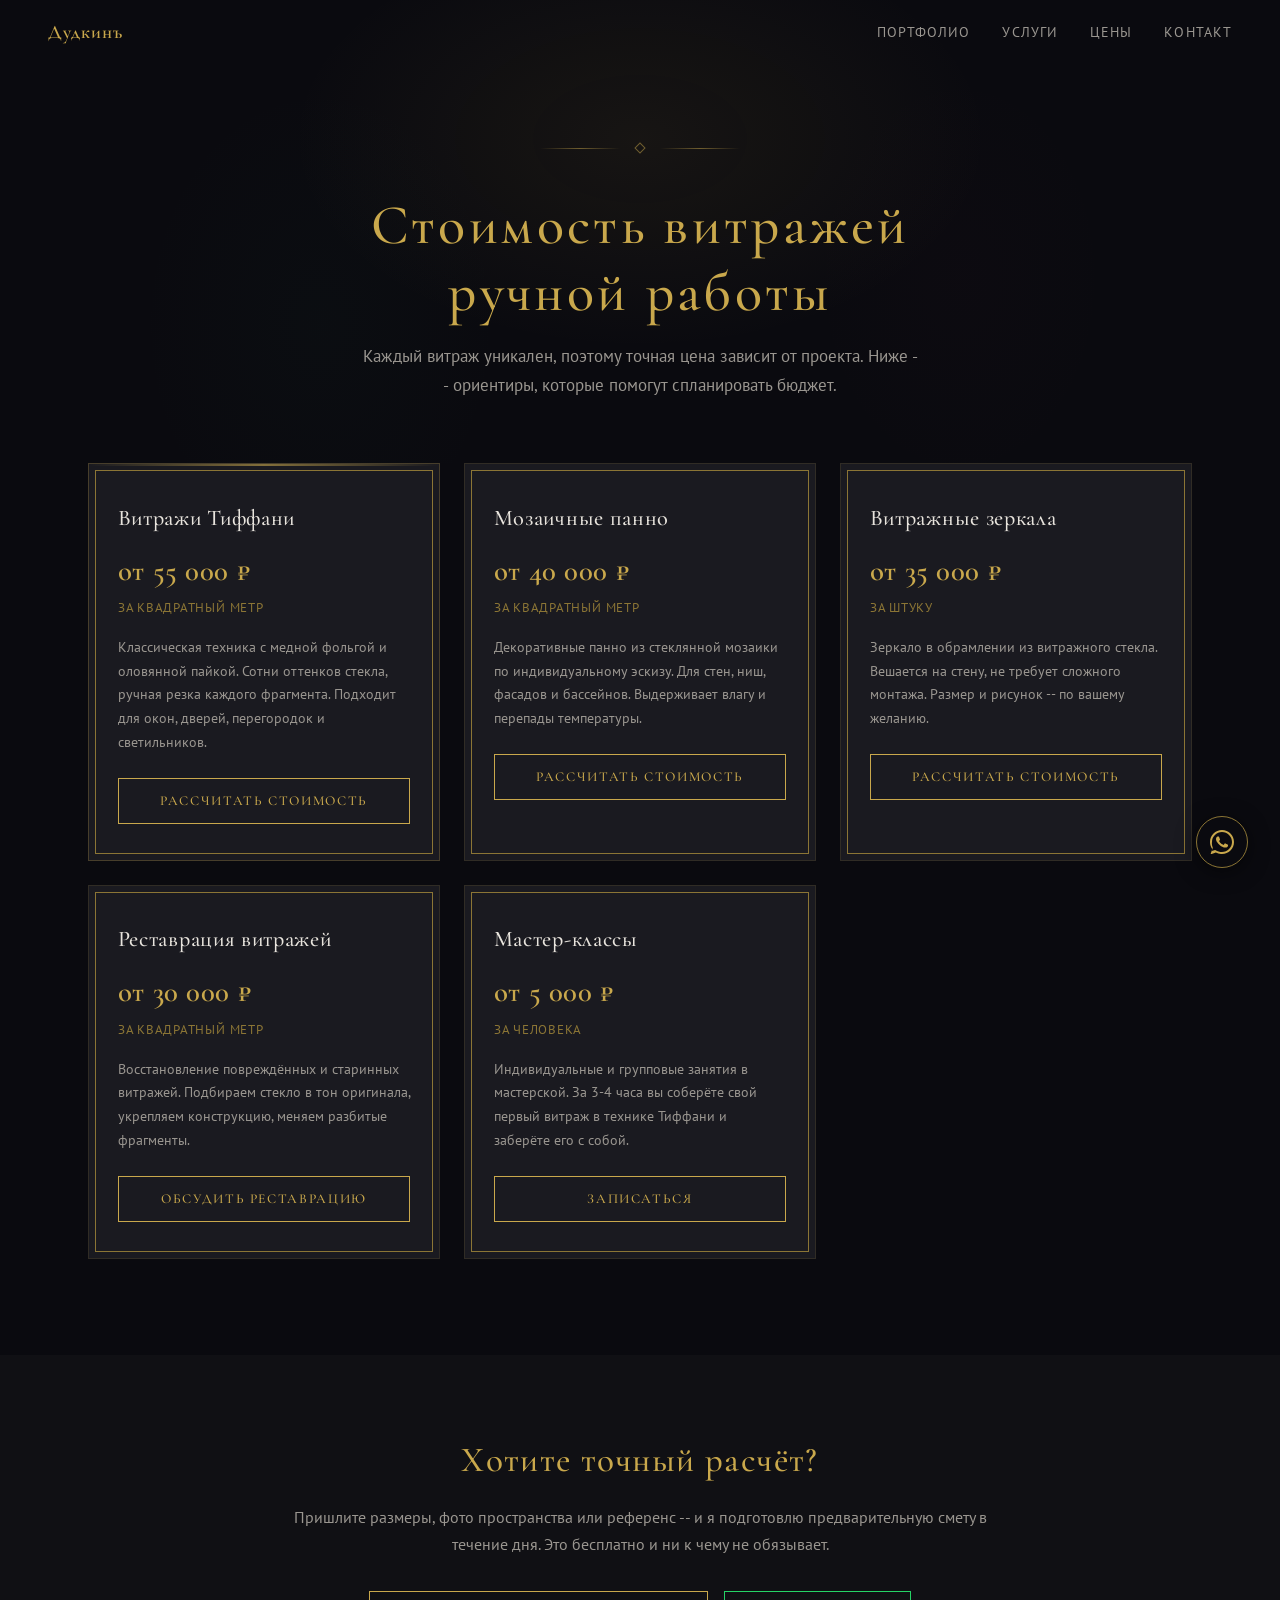
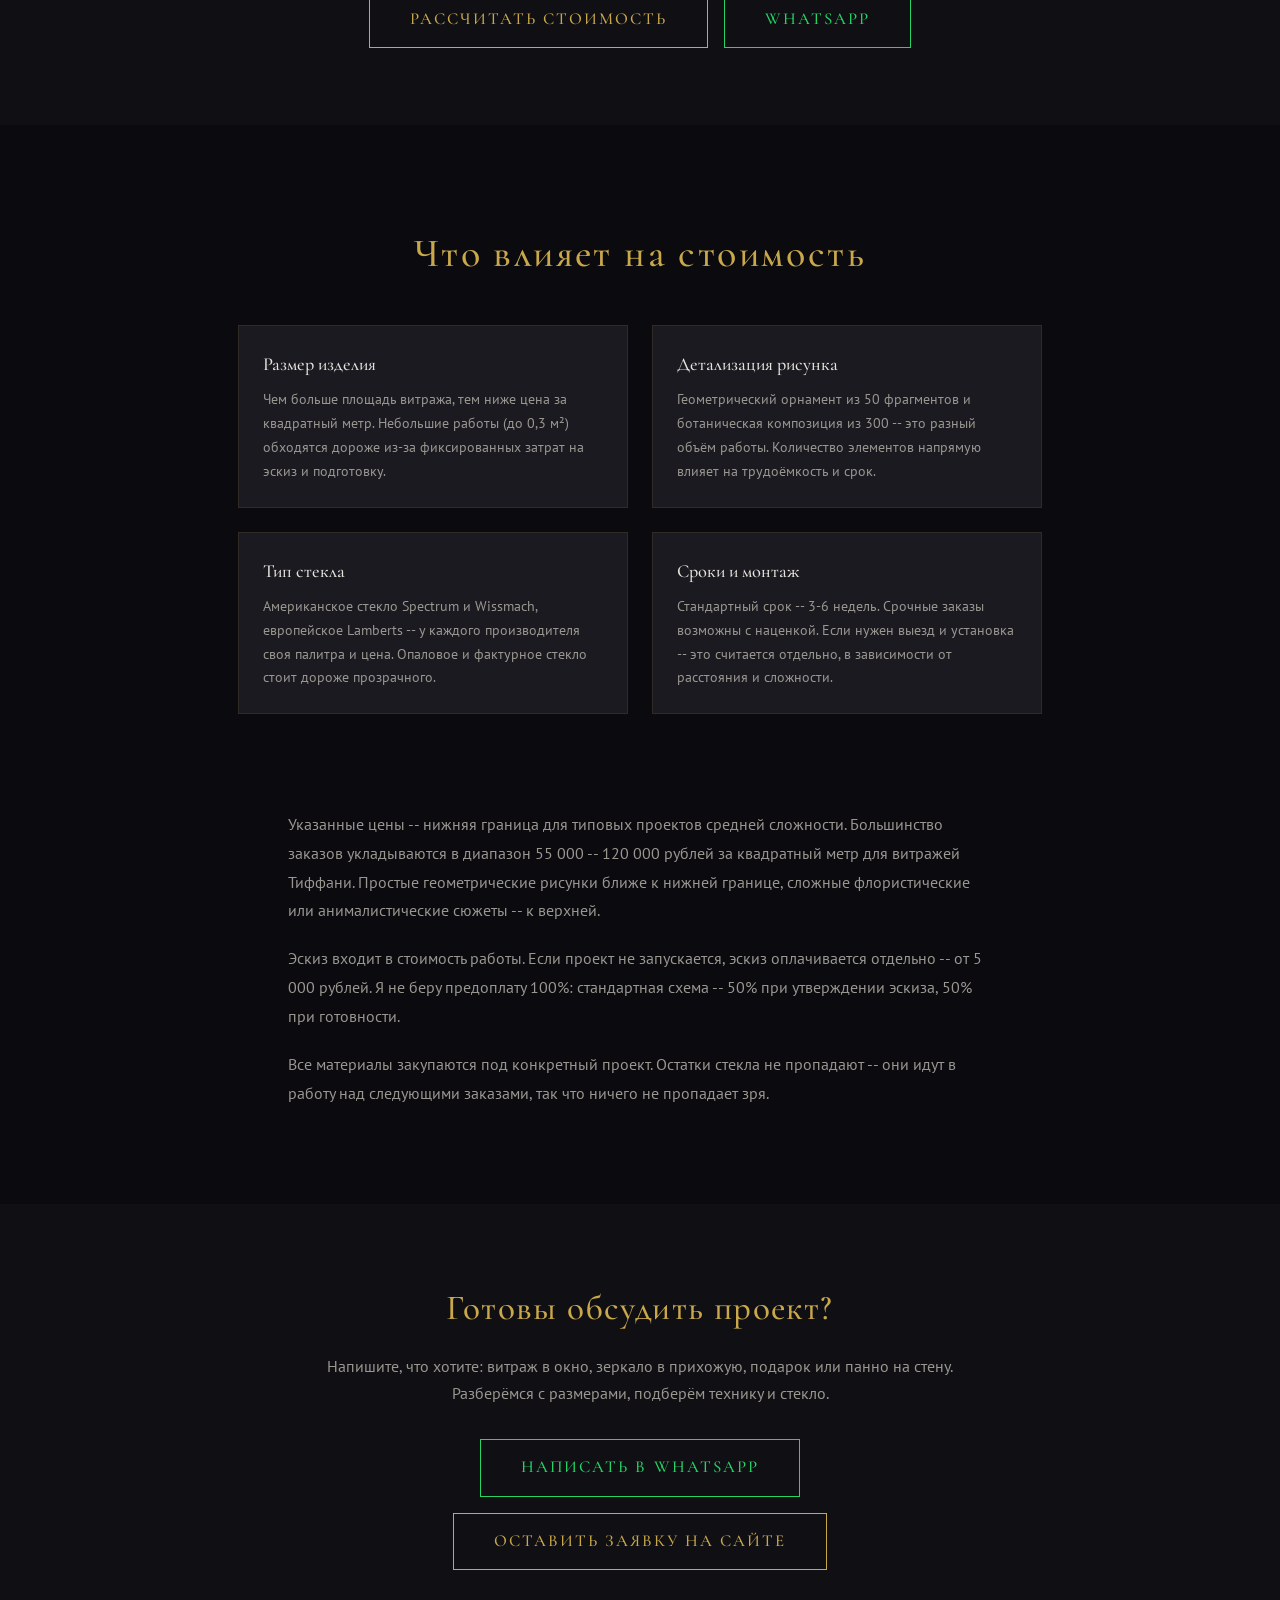
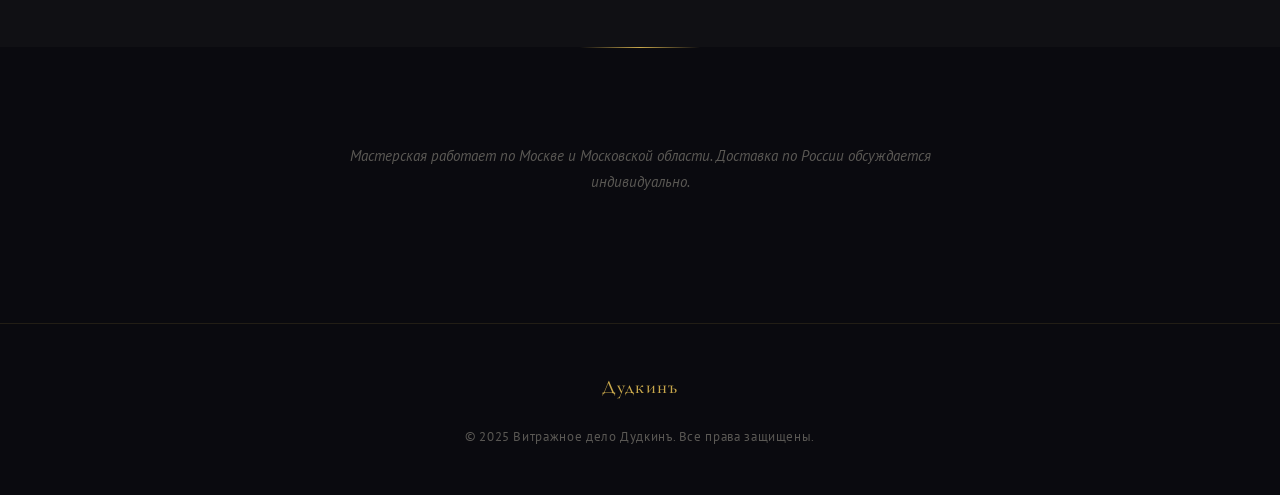
==== commit 3a7890dc: "Humanize content + 3 new keyword pages + sitemap update Content quality (humanizer pass on all 6 sub" ====
--- a/ceny/index.html
+++ b/ceny/index.html
@@ -3,15 +3,21 @@
 <head>
     <meta charset="UTF-8">
     <meta name="viewport" content="width=device-width, initial-scale=1.0">
-    <meta name="description" content="Цены на витражи ручной работы: Тиффани от 55 000 руб/м², мозаичные панно от 40 000 руб/м², витражные зеркала от 35 000 руб. Мастерская Дудкинъ — Москва и МО.">
+    <meta name="description" content="Цены на витражи: Тиффани от 55 000 руб/м², мозаика от 40 000, зеркала от 35 000. Мастерская Дудкинъ — Москва и МО.">
     <meta name="keywords" content="витражи цена, стоимость витражей, витражи Тиффани цена, сколько стоит витраж, витражное зеркало цена, мозаичное панно стоимость">
     <meta property="og:title" content="Цены на витражи — стоимость от 35 000 руб | Дудкинъ">
-    <meta property="og:description" content="Прозрачное ценообразование на авторские витражи. Тиффани, мозаика, зеркала, реставрация. Рассчитайте стоимость вашего проекта.">
+    <meta property="og:description" content="Цены на авторские витражи: Тиффани, мозаика, зеркала, реставрация. Рассчитайте стоимость вашего проекта.">
     <meta property="og:type" content="website">
     <meta property="og:locale" content="ru_RU">
     <meta property="og:url" content="https://dudkin.co/ceny/">
     <meta property="og:image" content="https://dudkin.co/img/roses-art-nouveau.jpg">
+    <meta property="og:image:width" content="1200">
+    <meta property="og:image:height" content="630">
     <meta property="og:site_name" content="Витражное дело Дудкинъ">
+    <meta name="twitter:card" content="summary_large_image">
+    <meta name="twitter:title" content="Цены на витражи — стоимость от 35 000 руб | Дудкинъ">
+    <meta name="twitter:description" content="Прозрачное ценообразование на авторские витражи. Тиффани, мозаика, зеркала, реставрация. Рассчитайте стоимость.">
+    <meta name="twitter:image" content="https://dudkin.co/img/roses-art-nouveau.jpg">
     <link rel="canonical" href="https://dudkin.co/ceny/">
     <title>Цены на витражи — стоимость от 35 000 руб | Дудкинъ</title>
     <link rel="icon" type="image/svg+xml" href="../favicon.svg">
@@ -530,7 +536,7 @@
             <h2 class="pricing__card-name">Мозаичные панно</h2>
             <div class="pricing__card-price">от 40 000 &#8381;</div>
             <div class="pricing__card-unit">за квадратный метр</div>
-            <p class="pricing__card-desc">Декоративные панно из стеклянной мозаики по индивидуальному эскизу. Для стен, ниш, фасадов и бассейнов. Стойкость к влаге и перепадам температуры.</p>
+            <p class="pricing__card-desc">Декоративные панно из стеклянной мозаики по индивидуальному эскизу. Для стен, ниш, фасадов и бассейнов. Выдерживает влагу и перепады температуры.</p>
             <a href="https://dudkin.co/#contact" class="btn">Рассчитать стоимость</a>
         </div>
 
@@ -538,7 +544,7 @@
             <h2 class="pricing__card-name">Витражные зеркала</h2>
             <div class="pricing__card-price">от 35 000 &#8381;</div>
             <div class="pricing__card-unit">за штуку</div>
-            <p class="pricing__card-desc">Зеркало в обрамлении из витражного стекла. Готовое интерьерное решение, которое не требует сложного монтажа. Размер и рисунок -- по вашему желанию.</p>
+            <p class="pricing__card-desc">Зеркало в обрамлении из витражного стекла. Вешается на стену, не требует сложного монтажа. Размер и рисунок -- по вашему желанию.</p>
             <a href="https://dudkin.co/#contact" class="btn">Рассчитать стоимость</a>
         </div>
 
@@ -546,7 +552,7 @@
             <h2 class="pricing__card-name">Реставрация витражей</h2>
             <div class="pricing__card-price">от 30 000 &#8381;</div>
             <div class="pricing__card-unit">за квадратный метр</div>
-            <p class="pricing__card-desc">Восстановление повреждённых и старинных витражей. Подбор стекла в тон оригинала, укрепление конструкции, замена разрушенных фрагментов без потери стиля.</p>
+            <p class="pricing__card-desc">Восстановление повреждённых и старинных витражей. Подбираем стекло в тон оригинала, укрепляем конструкцию, меняем разбитые фрагменты.</p>
             <a href="https://dudkin.co/#contact" class="btn">Обсудить реставрацию</a>
         </div>
 
@@ -600,7 +606,7 @@
 <section class="transparency">
     <p class="transparency__text">Указанные цены -- нижняя граница для типовых проектов средней сложности. Большинство заказов укладываются в диапазон 55 000 -- 120 000 рублей за квадратный метр для витражей Тиффани. Простые геометрические рисунки ближе к нижней границе, сложные флористические или анималистические сюжеты -- к верхней.</p>
     <p class="transparency__text">Эскиз входит в стоимость работы. Если проект не запускается, эскиз оплачивается отдельно -- от 5 000 рублей. Я не беру предоплату 100%: стандартная схема -- 50% при утверждении эскиза, 50% при готовности.</p>
-    <p class="transparency__text">Все материалы закупаются под конкретный проект. Остатки стекла не пропадают -- они идут в работу над следующими заказами, что позволяет держать цены на разумном уровне.</p>
+    <p class="transparency__text">Все материалы закупаются под конкретный проект. Остатки стекла не пропадают -- они идут в работу над следующими заказами, так что ничего не пропадает зря.</p>
 </section>
 
 <!-- CTA Block 2 -->
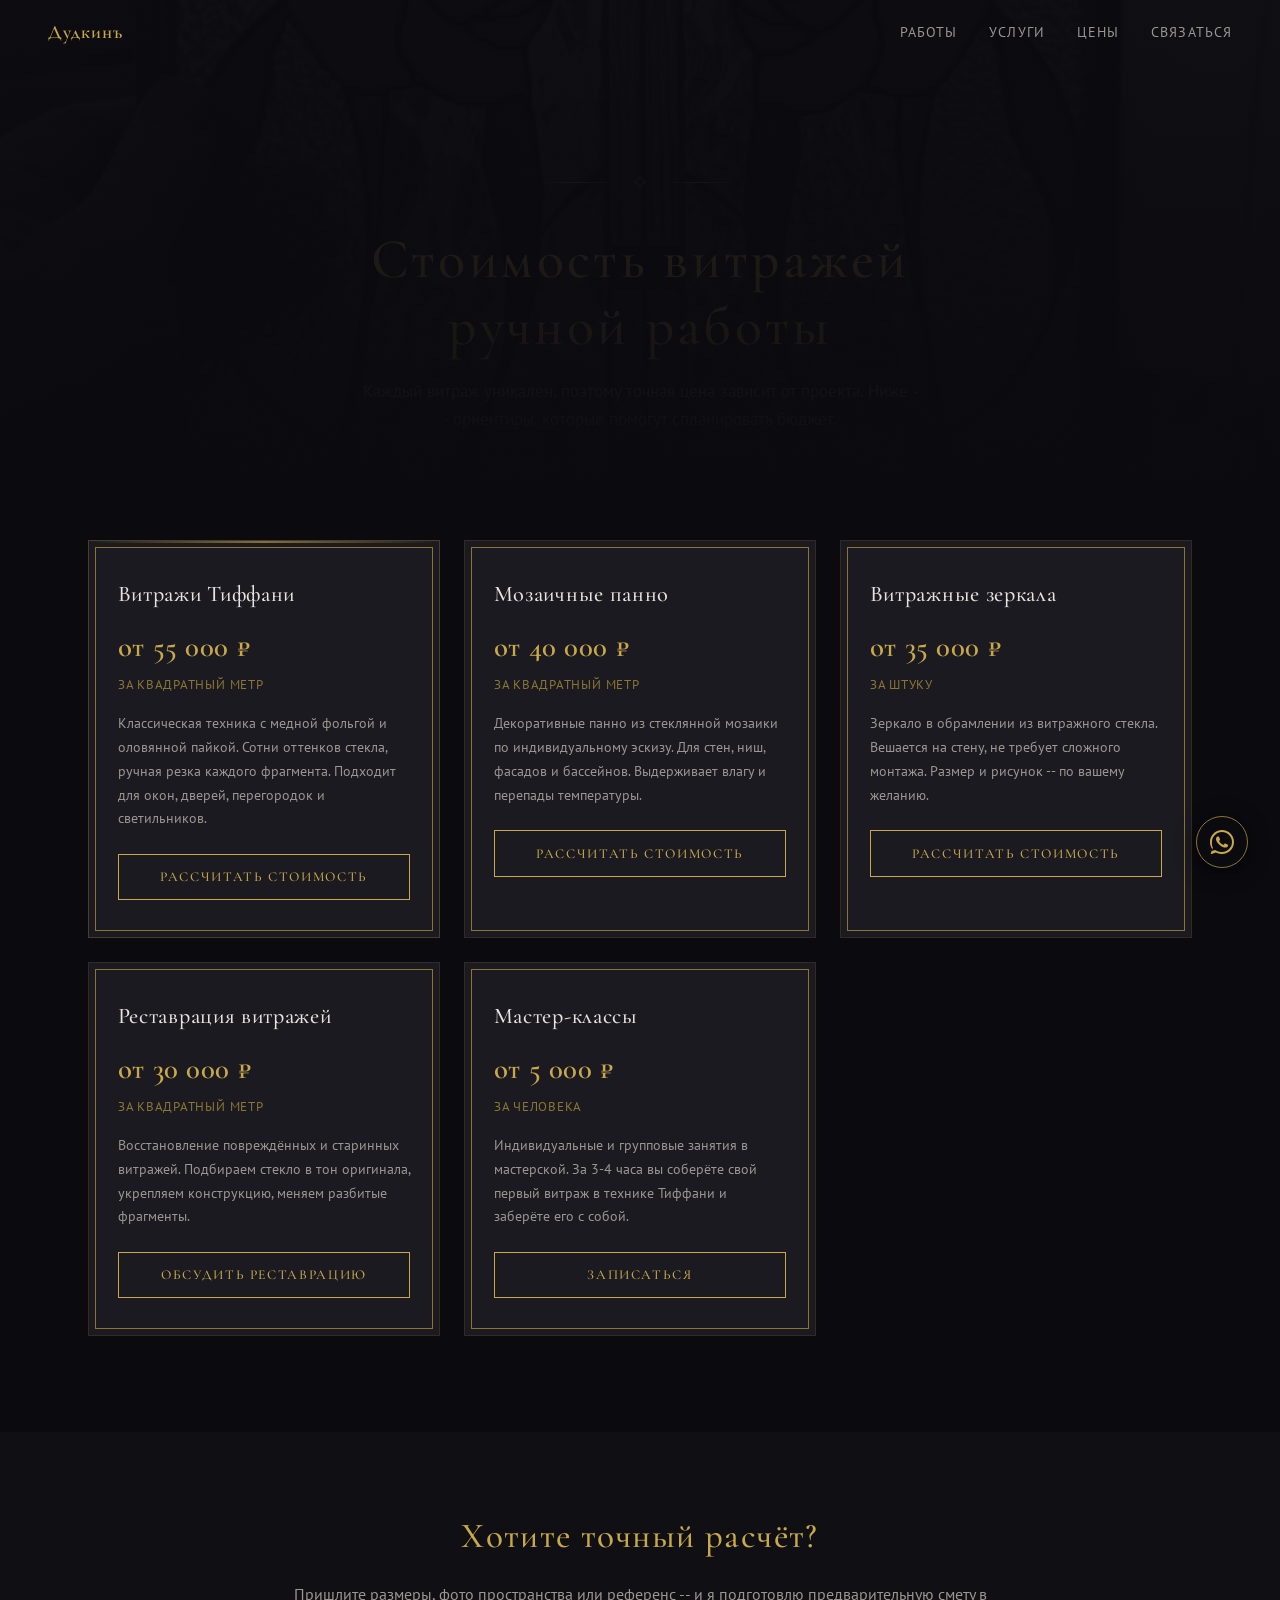
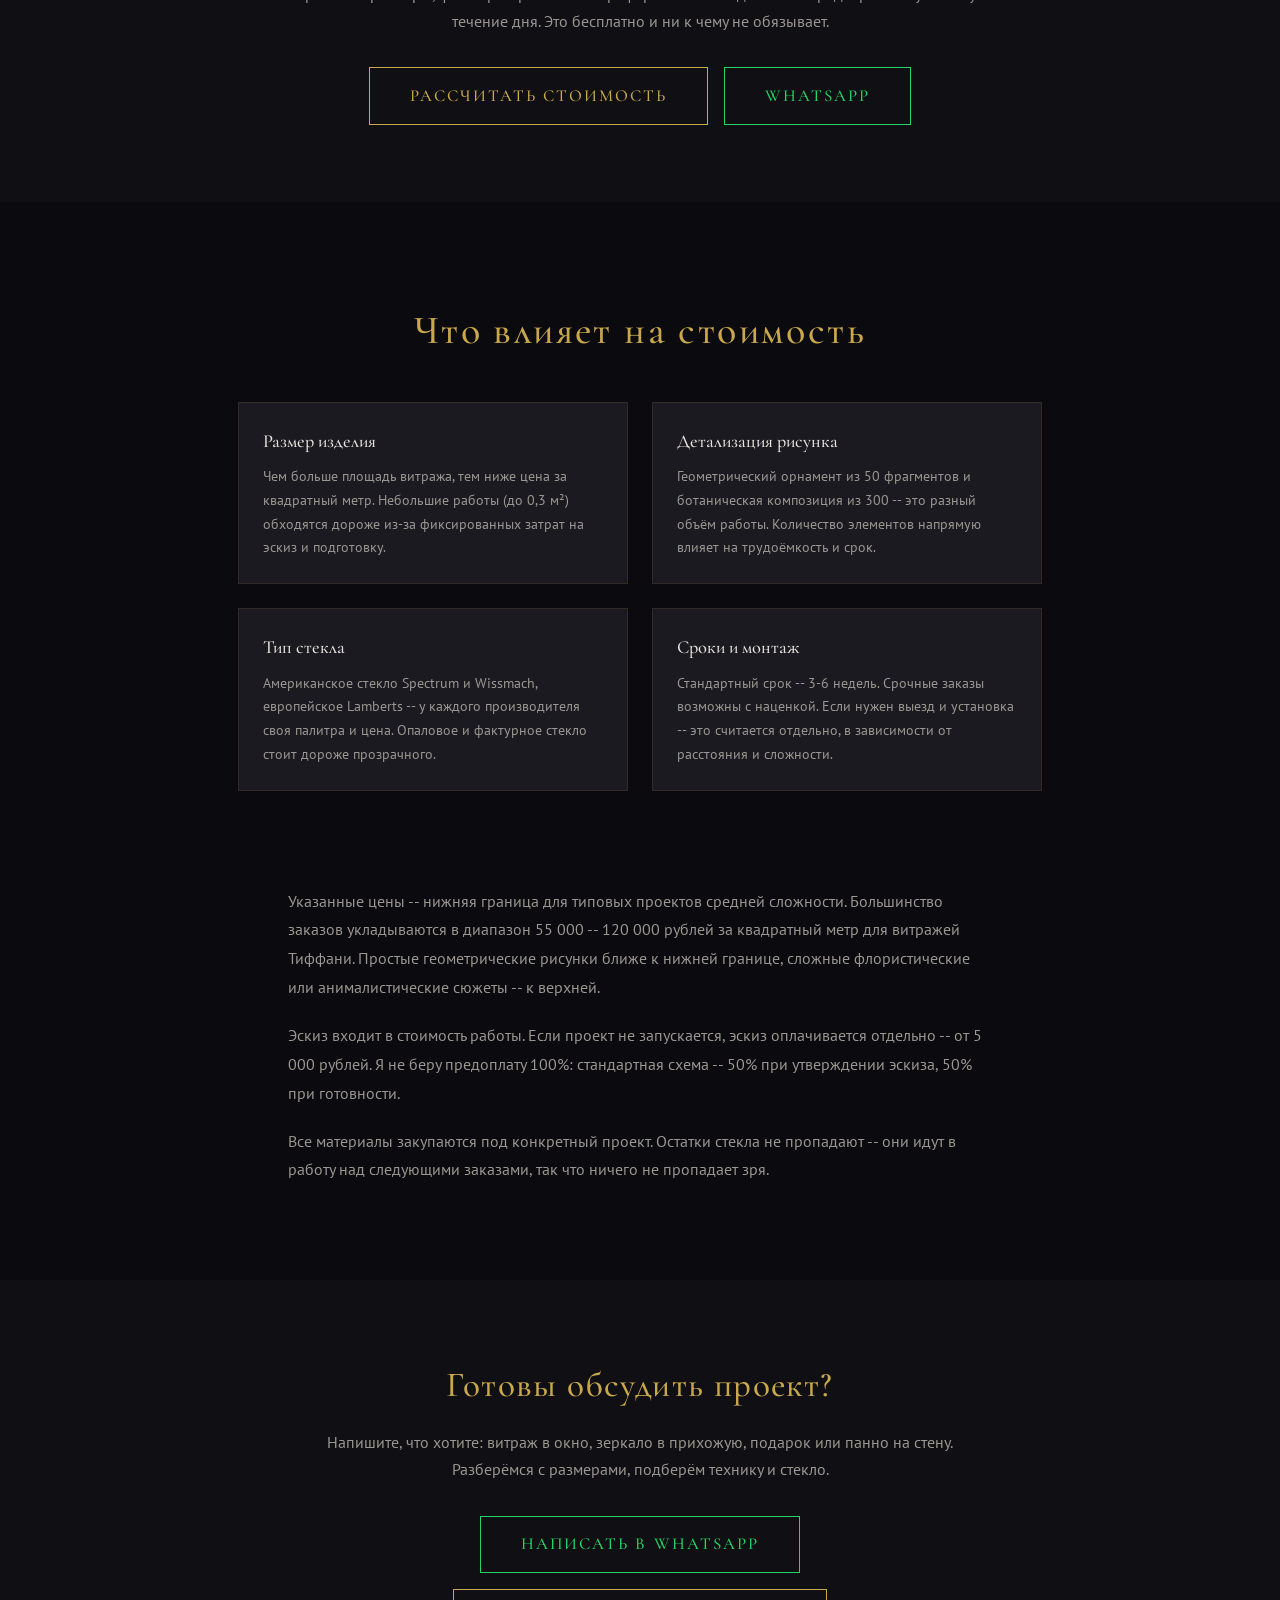
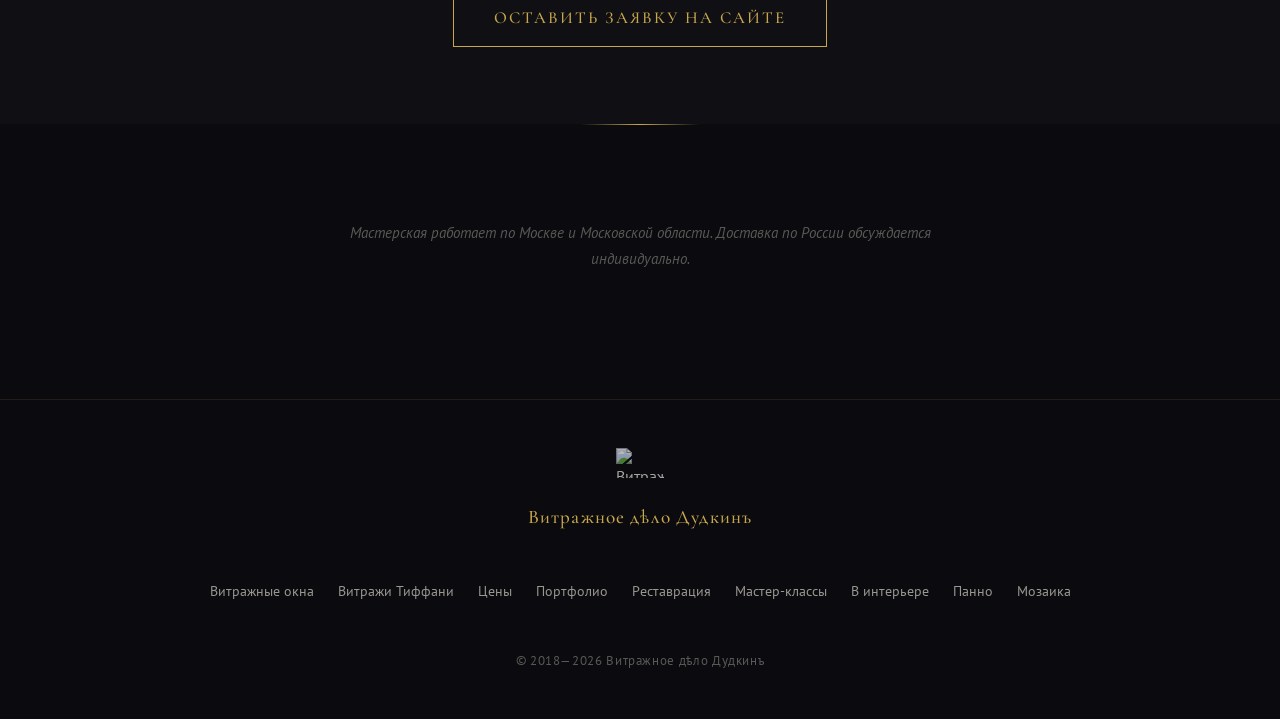
==== commit a8a8634e: "Unify all 9 subpages: hero with bg image, full footer, mobile menu All subpages now have: - Consiste" ====
--- a/ceny/index.html
+++ b/ceny/index.html
@@ -140,26 +140,40 @@
 </script>
 
     <style>
+        /* Hero with background image */
+        .pricing-hero {
+    position: relative;
+    min-height: 60vh;
+    display: flex;
+    align-items: center;
+    justify-content: center;
+    text-align: center;
+    padding: 120px 2rem 4rem;
+    overflow: hidden;
+}
+.pricing-hero::before {
+    content: '';
+    position: absolute;
+    inset: 0;
+    background: url('../img/roses-art-nouveau.jpg') center/cover no-repeat;
+    opacity: 0.12;
+    z-index: 0;
+}
+.pricing-hero::after {
+    content: '';
+    position: absolute;
+    inset: 0;
+    background: linear-gradient(180deg, rgba(10,10,15,0.8) 0%, var(--bg-deep) 100%);
+    z-index: 1;
+}
+.pricing-hero > * { position: relative; z-index: 2; }
+
         /* ============================================
            PRICING PAGE — LOCAL STYLES
            ============================================ */
-        .pricing-hero {
-            position: relative;
-            padding: calc(var(--nav-height) + 4rem) clamp(1.5rem, 4vw, 3rem) 4rem;
-            text-align: center;
-            overflow: hidden;
-        }
-
-        .pricing-hero::before {
-            content: '';
-            position: absolute;
-            inset: 0;
-            background:
-                radial-gradient(ellipse 500px 300px at 50% 30%, rgba(201, 168, 76, 0.07) 0%, transparent 70%),
-                radial-gradient(ellipse 300px 400px at 25% 70%, rgba(27, 107, 74, 0.03) 0%, transparent 60%),
-                radial-gradient(ellipse 250px 350px at 75% 60%, rgba(139, 34, 82, 0.02) 0%, transparent 60%);
-            pointer-events: none;
-        }
+        
+
+        
 
         .pricing-hero__content {
             position: relative;
@@ -485,27 +499,26 @@
 </head>
 <body>
 
-<!-- Nav -->
+<!-- NAV -->
 <nav class="nav" id="nav">
     <a href="https://dudkin.co/" class="nav__logo">Дудкинъ</a>
     <ul class="nav__links">
-        <li><a href="https://dudkin.co/#portfolio">Портфолио</a></li>
+        <li><a href="https://dudkin.co/#portfolio">Работы</a></li>
         <li><a href="https://dudkin.co/#services">Услуги</a></li>
         <li><a href="https://dudkin.co/ceny/">Цены</a></li>
-        <li><a href="https://dudkin.co/#contact">Контакт</a></li>
+        <li><a href="https://dudkin.co/#contact">Связаться</a></li>
     </ul>
     <button class="nav__hamburger" id="hamburger" aria-label="Меню">
         <span></span><span></span><span></span>
     </button>
 </nav>
-
-<!-- Mobile Menu -->
 <div class="mobile-menu" id="mobileMenu">
-    <a href="https://dudkin.co/#portfolio">Портфолио</a>
+    <a href="https://dudkin.co/#portfolio">Работы</a>
     <a href="https://dudkin.co/#services">Услуги</a>
     <a href="https://dudkin.co/ceny/">Цены</a>
-    <a href="https://dudkin.co/#contact">Контакт</a>
+    <a href="https://dudkin.co/#contact">Связаться</a>
 </div>
+
 
 <!-- Hero -->
 <section class="pricing-hero">
@@ -561,7 +574,8 @@
             <div class="pricing__card-price">от 5 000 &#8381;</div>
             <div class="pricing__card-unit">за человека</div>
             <p class="pricing__card-desc">Индивидуальные и групповые занятия в мастерской. За 3-4 часа вы соберёте свой первый витраж в технике Тиффани и заберёте его с собой.</p>
-            <a href="https://wa.me/79772921707?text=%D0%97%D0%B4%D1%80%D0%B0%D0%B2%D1%81%D1%82%D0%B2%D1%83%D0%B9%D1%82%D0%B5!%20%D0%98%D0%BD%D1%82%D0%B5%D1%80%D0%B5%D1%81%D1%83%D0%B5%D1%82%20%D0%BC%D0%B0%D1%81%D1%82%D0%B5%D1%80-%D0%BA%D0%BB%D0%B0%D1%81%D1%81" class="btn">Записаться</a>
+            
+<a href="https://wa.me/79772921707?text=%D0%97%D0%B4%D1%80%D0%B0%D0%B2%D1%81%D1%82%D0%B2%D1%83%D0%B9%D1%82%D0%B5!%20%D0%98%D0%BD%D1%82%D0%B5%D1%80%D0%B5%D1%81%D1%83%D0%B5%D1%82%20%D0%BC%D0%B0%D1%81%D1%82%D0%B5%D1%80-%D0%BA%D0%BB%D0%B0%D1%81%D1%81" class="btn">Записаться</a>
         </div>
 
     </div>
@@ -628,11 +642,27 @@
     </div>
 </section>
 
-<!-- Footer -->
+
+
+<!-- FOOTER -->
 <footer class="footer">
     <div class="footer__inner">
-        <a href="https://dudkin.co/" class="footer__brand">Дудкинъ</a>
-        <p class="footer__copy">&copy; 2025 Витражное дело Дудкинъ. Все права защищены.</p>
+        <div class="bull-skull">
+            <img src="../img/skull-gold.png" alt="Витражное дѣло Дудкинъ" width="48" height="30" style="opacity: 0.7;">
+        </div>
+        <div class="footer__brand">Витражное дѣло Дудкинъ</div>
+        <nav class="footer__nav" style="display:flex;flex-wrap:wrap;justify-content:center;gap:1.5rem;margin:1.5rem 0;">
+            <a href="/vitrazhnye-okna/" style="color:var(--text-secondary);font-size:0.85rem;text-decoration:none;">Витражные окна</a>
+            <a href="/vitrazhi-tiffani/" style="color:var(--text-secondary);font-size:0.85rem;text-decoration:none;">Витражи Тиффани</a>
+            <a href="/ceny/" style="color:var(--text-secondary);font-size:0.85rem;text-decoration:none;">Цены</a>
+            <a href="/portfolio/" style="color:var(--text-secondary);font-size:0.85rem;text-decoration:none;">Портфолио</a>
+            <a href="/restavraciya/" style="color:var(--text-secondary);font-size:0.85rem;text-decoration:none;">Реставрация</a>
+            <a href="/master-klassy/" style="color:var(--text-secondary);font-size:0.85rem;text-decoration:none;">Мастер-классы</a>
+            <a href="/vitrazhi-v-interere/" style="color:var(--text-secondary);font-size:0.85rem;text-decoration:none;">В интерьере</a>
+            <a href="/vitrazhnye-panno/" style="color:var(--text-secondary);font-size:0.85rem;text-decoration:none;">Панно</a>
+            <a href="/mozaichnye-panno/" style="color:var(--text-secondary);font-size:0.85rem;text-decoration:none;">Мозаика</a>
+        </nav>
+        <div class="footer__copy">&copy; 2018&mdash;2026 Витражное дѣло Дудкинъ</div>
     </div>
 </footer>
 
